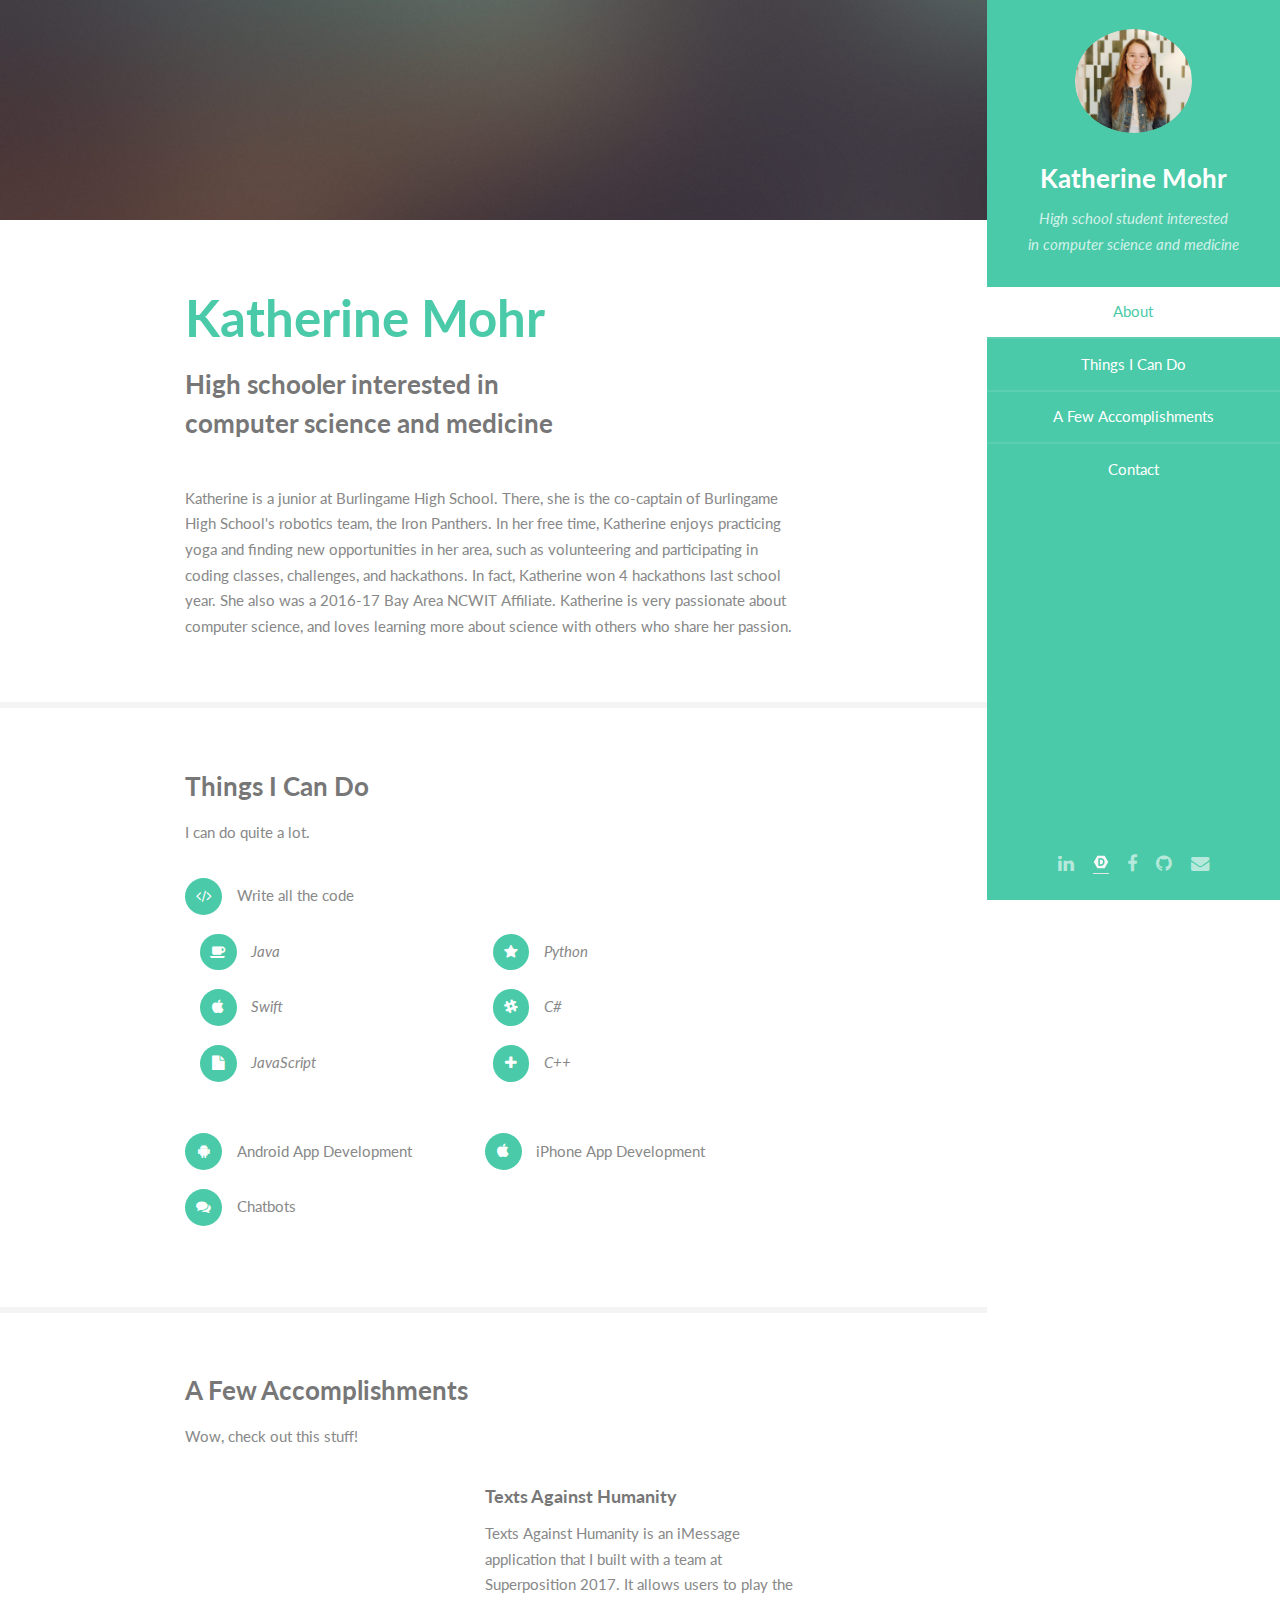
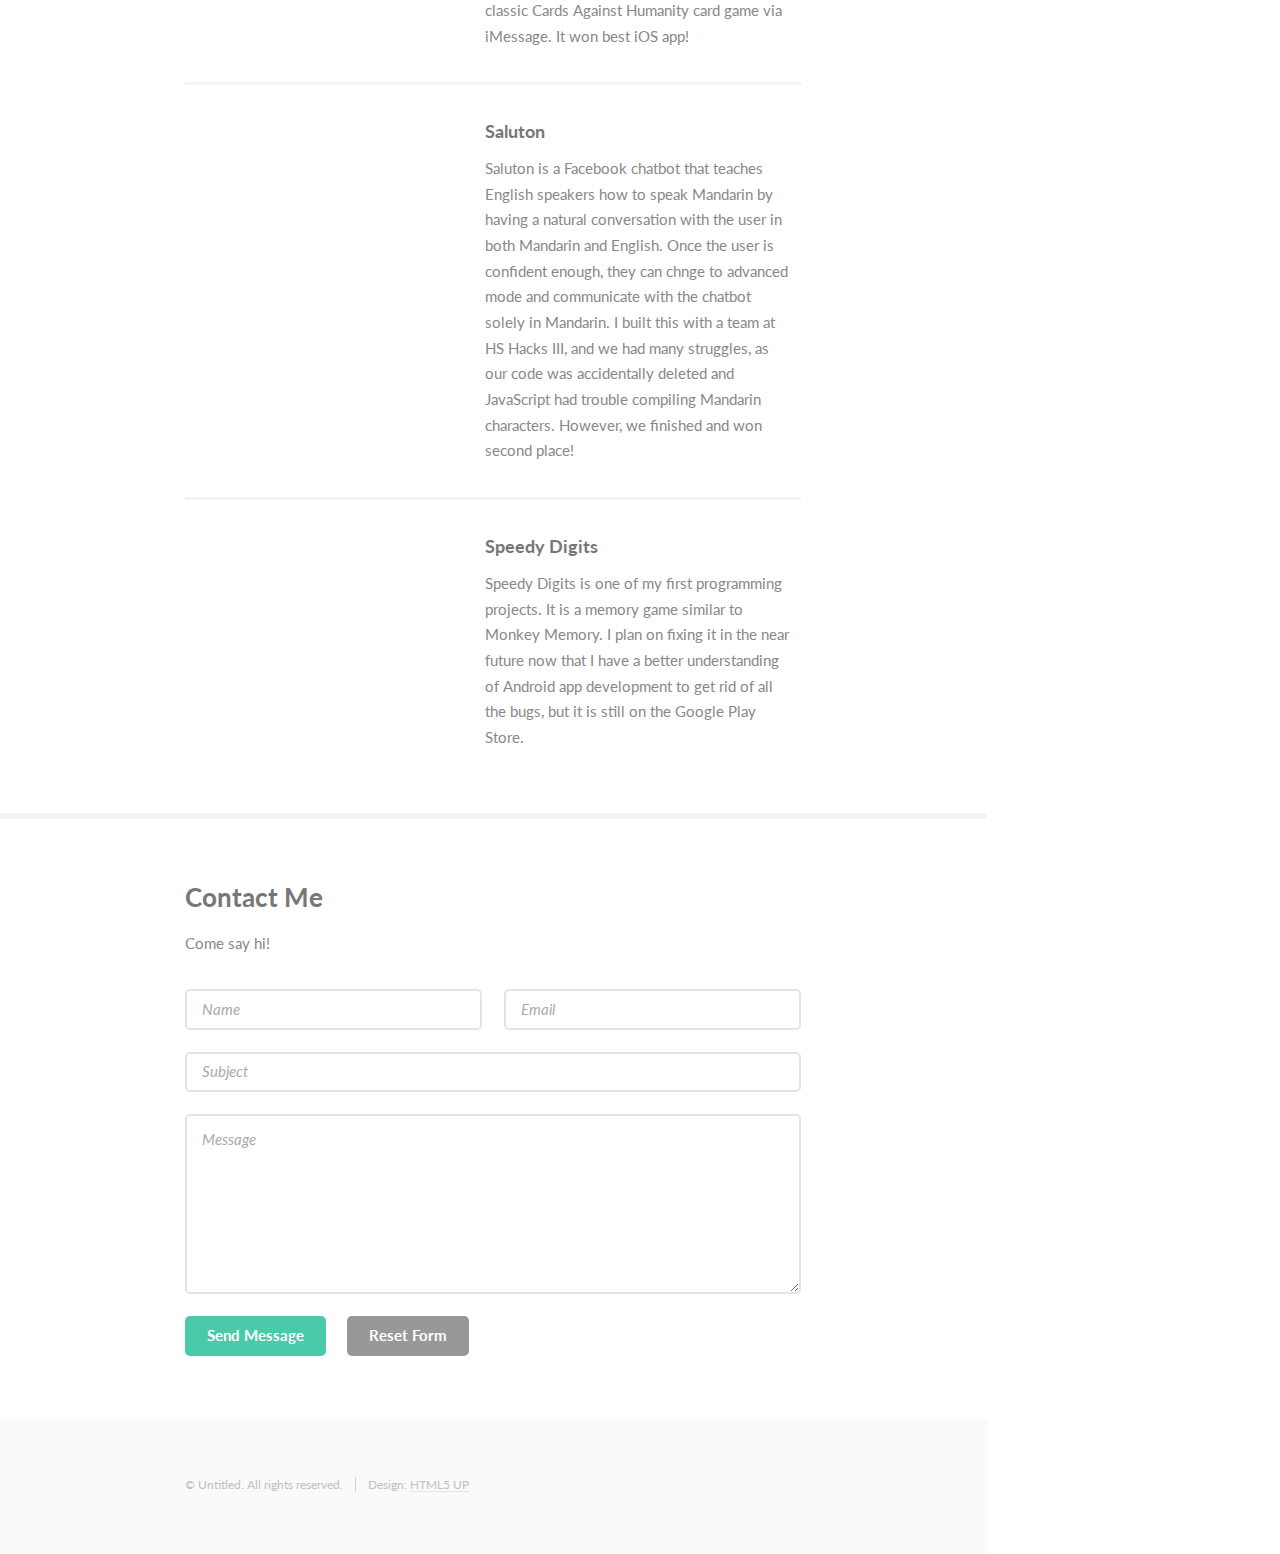
==== index.html @ 12d8515c "html5up" ====
<!DOCTYPE HTML>
<!--
	Read Only by HTML5 UP
	html5up.net | @ajlkn
	Free for personal and commercial use under the CCA 3.0 license (html5up.net/license)
-->
<html>
	<head>
		<title>Katherine Mohr</title>
		<meta charset="utf-8" />
		<meta name="viewport" content="width=device-width, initial-scale=1" />
		<!--[if lte IE 8]><script src="assets/js/ie/html5shiv.js"></script><![endif]-->
		<link rel="stylesheet" href="assets/css/main.css" />
		<!--[if lte IE 8]><link rel="stylesheet" href="assets/css/ie8.css" /><![endif]-->
	</head>
	<body>

		<!-- Header -->
			<section id="header">
				<header>
					<span class="image avatar"><img src="images/img/shegala.jpg" alt="" /></span>
					<h1 id="logo"><a href="#">Katherine Mohr</a></h1>
					<p>High school student interested <br />
					in computer science and medicine</p>
				</header>
				<nav id="nav">
					<ul>
						<li><a href="#one" class="active">About</a></li>
						<li><a href="#two">Things I Can Do</a></li>
						<li><a href="#three">A Few Accomplishments</a></li>
						<li><a href="#four">Contact</a></li>
					</ul>
				</nav>
				<footer>
					<ul class="icons">
						<li><a href="https://www.linkedin.com/in/katherinemohr" class="icon fa-linkedin"><span class="label">Instagram</span></a></li>	
						<li><a href="https://devpost.com/katm10?ref_content=user-portfolio&ref_feature=portfolio&ref_medium=global-nav" ><img src="images/devpost-16.png"><span class="label"></span></a></li>						
						<li><a href="https://www.facebook.com/profile.php?id=100009913069219&ref=bookmarks" class="icon fa-facebook"><span class="label">Facebook</span></a></li>
						<li><a href="https://www.github.com/katm10" class="icon fa-github"><span class="label">Github</span></a></li>
						<li><a href="mailto:katm10@live.com" class="icon fa-envelope"><span class="label">Email</span></a></li>					
					</ul>
				</footer>
			</section>

		<!-- Wrapper -->
			<div id="wrapper">

				<!-- Main -->
					<div id="main">

						<!-- One -->
							<section id="one">
								<div class="container">
									<header class="major">
										<h2>Katherine Mohr</h2>
										<p>High schooler interested in <br/> computer science and medicine</p>
									</header>
									<p>Katherine is a junior at Burlingame High School. There, she is the co-captain of Burlingame High School's robotics team, the Iron Panthers. In her free time, Katherine enjoys practicing yoga and finding new opportunities in her area, such as volunteering and participating in coding classes, challenges, and hackathons. In fact, Katherine won 4 hackathons last school year. She also was a 2016-17 Bay Area NCWIT Affiliate. Katherine is very passionate about computer science, and loves learning more about science with others who share her passion.</p>
								</div>
							</section>

						<!-- Two -->
							<section id="two">
								<div class="container">
									<h3>Things I Can Do</h3>
									<p>I can do quite a lot.</p>
									<ul class="feature-icons">
										<li class="fa-code">Write all the code</li>
										<ul><i>
											<li class="fa-coffee">Java</li>
											<li class="fa-star">Python</li>
											<li class="fa-apple">Swift</li>
											<li class="fa-slack">C#</li>
											<li class="fa-file">JavaScript</li>
											<li class="fa-plus">C++</li>
										</i>
										</ul>
										<li class="fa-android">Android App Development</li>
										<li class="fa-apple">iPhone App Development</li>
										<li class="fa-comments">Chatbots</li>
									</ul>
								</div>
							</section>

						<!-- Three -->
							<section id="three">
								<div class="container">
									<h3>A Few Accomplishments</h3>
									<p>Wow, check out this stuff!</p>
									<div class="features">
										<article>
											<a href="https://devpost.com/software/texts-against-humanity-hi48uj" class="image"><img src="images/img/tah.png" alt="" /></a>
											<div class="inner">
												<h4>Texts Against Humanity</h4>
												<p>Texts Against Humanity is an iMessage application that I built with a team at Superposition 2017. It allows users to play the classic Cards Against Humanity card game via iMessage. It won best iOS app!</p>
											</div>
										</article>
										<article>
											<a href="https://devpost.com/software/saluton-aiuqjf" class="image"><img src="images/img/saluton.png" alt="" /></a>
											<div class="inner">
												<h4>Saluton</h4>
												<p>Saluton is a Facebook chatbot that teaches English speakers how to speak Mandarin by having a natural conversation with the user in both Mandarin and English. Once the user is confident enough, they can chnge to advanced mode and communicate with the chatbot solely in Mandarin. I built this with a team at HS Hacks III, and we had many struggles, as our code was accidentally deleted and JavaScript had trouble compiling Mandarin characters. However, we finished and won second place!</p>
											</div>
										</article>
										<article>
											<a href="https://play.google.com/store/apps/details?id=com.mohrapps.speedydigits&hl=en" class="image"><img src="images/img/sdlogo.png" alt="" /></a>
											<div class="inner">
												<h4>Speedy Digits</h4>
												<p>Speedy Digits is one of my first programming projects. It is a memory game similar to Monkey Memory. I plan on fixing it in the near future now that I have a better understanding of Android app development to get rid of all the bugs, but it is still on the Google Play Store.</p>
											</div>
										</article>
									</div>
								</div>
							</section>

						<!-- Four -->
							<section id="four">
								<div class="container">
									<h3>Contact Me</h3>
									<p>Come say hi!</p>
									<form method="post" action="https://formspree.io/katm10@live.com" method="POST"">
										<div class="row uniform">
											<div class="6u 12u(xsmall)"><input type="text" name="name" id="name" placeholder="Name" /></div>
											<div class="6u 12u(xsmall)"><input type="email" name="email" id="email" placeholder="Email" /></div>
										</div>
										<div class="row uniform">
											<div class="12u"><input type="text" name="subject" id="subject" placeholder="Subject" /></div>
										</div>
										<div class="row uniform">
											<div class="12u"><textarea name="message" id="message" placeholder="Message" rows="6"></textarea></div>
										</div>
										<div class="row uniform">
											<div class="12u">
												<ul class="actions">
													<li><input type="submit" class="special" value="Send Message" /></li>
													<li><input type="reset" value="Reset Form" /></li>
												</ul>
											</div>
										</div>
									</form>
								</div>
							</section>

						<!-- Five -->
						<!--
							<section id="five">
								<div class="container">
									<h3>Elements</h3>

									<section>
										<h4>Text</h4>
										<p>This is <b>bold</b> and this is <strong>strong</strong>. This is <i>italic</i> and this is <em>emphasized</em>.
										This is <sup>superscript</sup> text and this is <sub>subscript</sub> text.
										This is <u>underlined</u> and this is code: <code>for (;;) { ... }</code>. Finally, <a href="#">this is a link</a>.</p>
										<hr />
										<header>
											<h4>Heading with a Subtitle</h4>
											<p>Lorem ipsum dolor sit amet nullam id egestas urna aliquam</p>
										</header>
										<p>Nunc lacinia ante nunc ac lobortis. Interdum adipiscing gravida odio porttitor sem non mi integer non faucibus ornare mi ut ante amet placerat aliquet. Volutpat eu sed ante lacinia sapien lorem accumsan varius montes viverra nibh in adipiscing blandit tempus accumsan.</p>
										<header>
											<h5>Heading with a Subtitle</h5>
											<p>Lorem ipsum dolor sit amet nullam id egestas urna aliquam</p>
										</header>
										<p>Nunc lacinia ante nunc ac lobortis. Interdum adipiscing gravida odio porttitor sem non mi integer non faucibus ornare mi ut ante amet placerat aliquet. Volutpat eu sed ante lacinia sapien lorem accumsan varius montes viverra nibh in adipiscing blandit tempus accumsan.</p>
										<hr />
										<h2>Heading Level 2</h2>
										<h3>Heading Level 3</h3>
										<h4>Heading Level 4</h4>
										<h5>Heading Level 5</h5>
										<h6>Heading Level 6</h6>
										<hr />
										<h5>Blockquote</h5>
										<blockquote>Fringilla nisl. Donec accumsan interdum nisi, quis tincidunt felis sagittis eget tempus euismod. Vestibulum ante ipsum primis in faucibus vestibulum. Blandit adipiscing eu felis iaculis volutpat ac adipiscing accumsan faucibus. Vestibulum ante ipsum primis in faucibus lorem ipsum dolor sit amet nullam adipiscing eu felis.</blockquote>
										<h5>Preformatted</h5>
										<pre><code>i = 0;

	while (!deck.isInOrder()) {
	    print 'Iteration ' + i;
	    deck.shuffle();
	    i++;
	}

	print 'It took ' + i + ' iterations to sort the deck.';</code></pre>
									</section>

									<section>
										<h4>Lists</h4>
										<div class="row">
											<div class="6u 12u(xsmall)">
												<h5>Unordered</h5>
												<ul>
													<li>Dolor pulvinar etiam magna etiam.</li>
													<li>Sagittis adipiscing lorem eleifend.</li>
													<li>Felis enim feugiat dolore viverra.</li>
												</ul>
												<h5>Alternate</h5>
												<ul class="alt">
													<li>Dolor pulvinar etiam magna etiam.</li>
													<li>Sagittis adipiscing lorem eleifend.</li>
													<li>Felis enim feugiat dolore viverra.</li>
												</ul>
											</div>
											<div class="6u 12u(xsmall)">
												<h5>Ordered</h5>
												<ol>
													<li>Dolor pulvinar etiam magna etiam.</li>
													<li>Etiam vel felis at lorem sed viverra.</li>
													<li>Felis enim feugiat dolore viverra.</li>
													<li>Dolor pulvinar etiam magna etiam.</li>
													<li>Etiam vel felis at lorem sed viverra.</li>
													<li>Felis enim feugiat dolore viverra.</li>
												</ol>
												<h5>Icons</h5>
												<ul class="icons">
													<li><a href="#" class="icon fa-twitter"><span class="label">Twitter</span></a></li>
													<li><a href="#" class="icon fa-facebook"><span class="label">Facebook</span></a></li>
													<li><a href="#" class="icon fa-instagram"><span class="label">Instagram</span></a></li>
													<li><a href="#" class="icon fa-github"><span class="label">Github</span></a></li>
													<li><a href="#" class="icon fa-dribbble"><span class="label">Dribbble</span></a></li>
													<li><a href="#" class="icon fa-tumblr"><span class="label">Tumblr</span></a></li>
												</ul>
											</div>
										</div>
										<h5>Actions</h5>
										<ul class="actions">
											<li><a href="#" class="button special">Default</a></li>
											<li><a href="#" class="button">Default</a></li>
											<li><a href="#" class="button alt">Default</a></li>
										</ul>
										<ul class="actions small">
											<li><a href="#" class="button special small">Small</a></li>
											<li><a href="#" class="button small">Small</a></li>
											<li><a href="#" class="button alt small">Small</a></li>
										</ul>
										<div class="row">
											<div class="3u 6u(medium) 12u$(xsmall)">
												<ul class="actions vertical">
													<li><a href="#" class="button special">Default</a></li>
													<li><a href="#" class="button">Default</a></li>
													<li><a href="#" class="button alt">Default</a></li>
												</ul>
											</div>
											<div class="3u 6u$(medium) 12u$(xsmall)">
												<ul class="actions vertical small">
													<li><a href="#" class="button special small">Small</a></li>
													<li><a href="#" class="button small">Small</a></li>
													<li><a href="#" class="button alt small">Small</a></li>
												</ul>
											</div>
											<div class="3u 6u(medium) 12u$(xsmall)">
												<ul class="actions vertical">
													<li><a href="#" class="button special fit">Default</a></li>
													<li><a href="#" class="button fit">Default</a></li>
													<li><a href="#" class="button alt fit">Default</a></li>
												</ul>
											</div>
											<div class="3u 6u$(medium) 12u$(xsmall)">
												<ul class="actions vertical small">
													<li><a href="#" class="button special small fit">Small</a></li>
													<li><a href="#" class="button small fit">Small</a></li>
													<li><a href="#" class="button alt small fit">Small</a></li>
												</ul>
											</div>
										</div>
									</section>

									<section>
										<h4>Table</h4>
										<h5>Default</h5>
										<div class="table-wrapper">
											<table>
												<thead>
													<tr>
														<th>Name</th>
														<th>Description</th>
														<th>Price</th>
													</tr>
												</thead>
												<tbody>
													<tr>
														<td>Item One</td>
														<td>Ante turpis integer aliquet porttitor.</td>
														<td>29.99</td>
													</tr>
													<tr>
														<td>Item Two</td>
														<td>Vis ac commodo adipiscing arcu aliquet.</td>
														<td>19.99</td>
													</tr>
													<tr>
														<td>Item Three</td>
														<td> Morbi faucibus arcu accumsan lorem.</td>
														<td>29.99</td>
													</tr>
													<tr>
														<td>Item Four</td>
														<td>Vitae integer tempus condimentum.</td>
														<td>19.99</td>
													</tr>
													<tr>
														<td>Item Five</td>
														<td>Ante turpis integer aliquet porttitor.</td>
														<td>29.99</td>
													</tr>
												</tbody>
												<tfoot>
													<tr>
														<td colspan="2"></td>
														<td>100.00</td>
													</tr>
												</tfoot>
											</table>
										</div>

										<h5>Alternate</h5>
										<div class="table-wrapper">
											<table class="alt">
												<thead>
													<tr>
														<th>Name</th>
														<th>Description</th>
														<th>Price</th>
													</tr>
												</thead>
												<tbody>
													<tr>
														<td>Item One</td>
														<td>Ante turpis integer aliquet porttitor.</td>
														<td>29.99</td>
													</tr>
													<tr>
														<td>Item Two</td>
														<td>Vis ac commodo adipiscing arcu aliquet.</td>
														<td>19.99</td>
													</tr>
													<tr>
														<td>Item Three</td>
														<td> Morbi faucibus arcu accumsan lorem.</td>
														<td>29.99</td>
													</tr>
													<tr>
														<td>Item Four</td>
														<td>Vitae integer tempus condimentum.</td>
														<td>19.99</td>
													</tr>
													<tr>
														<td>Item Five</td>
														<td>Ante turpis integer aliquet porttitor.</td>
														<td>29.99</td>
													</tr>
												</tbody>
												<tfoot>
													<tr>
														<td colspan="2"></td>
														<td>100.00</td>
													</tr>
												</tfoot>
											</table>
										</div>
									</section>

									<section>
										<h4>Buttons</h4>
										<ul class="actions">
											<li><a href="#" class="button special">Special</a></li>
											<li><a href="#" class="button">Default</a></li>
											<li><a href="#" class="button alt">Alternate</a></li>
										</ul>
										<ul class="actions">
											<li><a href="#" class="button special big">Big</a></li>
											<li><a href="#" class="button">Default</a></li>
											<li><a href="#" class="button alt small">Small</a></li>
										</ul>
										<ul class="actions fit">
											<li><a href="#" class="button special fit">Fit</a></li>
											<li><a href="#" class="button fit">Fit</a></li>
											<li><a href="#" class="button alt fit">Fit</a></li>
										</ul>
										<ul class="actions fit small">
											<li><a href="#" class="button special fit small">Fit + Small</a></li>
											<li><a href="#" class="button fit small">Fit + Small</a></li>
											<li><a href="#" class="button alt fit small">Fit + Small</a></li>
										</ul>
										<ul class="actions">
											<li><a href="#" class="button special icon fa-download">Icon</a></li>
											<li><a href="#" class="button icon fa-download">Icon</a></li>
											<li><a href="#" class="button alt icon fa-check">Icon</a></li>
										</ul>
										<ul class="actions">
											<li><span class="button special disabled">Special</span></li>
											<li><span class="button disabled">Default</span></li>
											<li><span class="button alt disabled">Alternate</span></li>
										</ul>
									</section>

									<section>
										<h4>Form</h4>
										<form method="post" action="#">
											<div class="row uniform">
												<div class="6u 12u(xsmall)">
													<input type="text" name="demo-name" id="demo-name" value="" placeholder="Name" />
												</div>
												<div class="6u 12u(xsmall)">
													<input type="email" name="demo-email" id="demo-email" value="" placeholder="Email" />
												</div>
											</div>
											<div class="row uniform">
												<div class="12u">
													<div class="select-wrapper">
														<select name="demo-category" id="demo-category">
															<option value="">- Category -</option>
															<option value="1">Manufacturing</option>
															<option value="1">Shipping</option>
															<option value="1">Administration</option>
															<option value="1">Human Resources</option>
														</select>
													</div>
												</div>
											</div>
											<div class="row uniform">
												<div class="4u 12u(medium)">
													<input type="radio" id="demo-priority-low" name="demo-priority" checked>
													<label for="demo-priority-low">Low Priority</label>
												</div>
												<div class="4u 12u(medium)">
													<input type="radio" id="demo-priority-normal" name="demo-priority">
													<label for="demo-priority-normal">Normal Priority</label>
												</div>
												<div class="4u 12u(medium)">
													<input type="radio" id="demo-priority-high" name="demo-priority">
													<label for="demo-priority-high">High Priority</label>
												</div>
											</div>
											<div class="row uniform">
												<div class="6u 12u(medium)">
													<input type="checkbox" id="demo-copy" name="demo-copy">
													<label for="demo-copy">Email me a copy of this message</label>
												</div>
												<div class="6u 12u(medium)">
													<input type="checkbox" id="demo-human" name="demo-human" checked>
													<label for="demo-human">I am a human and not a robot</label>
												</div>
											</div>
											<div class="row uniform">
												<div class="12u">
													<textarea name="demo-message" id="demo-message" placeholder="Enter your message" rows="6"></textarea>
												</div>
											</div>
											<div class="row uniform">
												<div class="12u">
													<ul class="actions">
														<li><input type="submit" value="Send Message" /></li>
														<li><input type="reset" value="Reset" class="alt" /></li>
													</ul>
												</div>
											</div>
										</form>
									</section>

									<section>
										<h4>Image</h4>
										<h5>Fit</h5>
										<span class="image fit"><img src="images/banner.jpg" alt="" /></span>
										<div class="box alt">
											<div class="row 50% uniform">
												<div class="4u"><span class="image fit"><img src="images/pic01.jpg" alt="" /></span></div>
												<div class="4u"><span class="image fit"><img src="images/pic02.jpg" alt="" /></span></div>
												<div class="4u"><span class="image fit"><img src="images/pic03.jpg" alt="" /></span></div>
											</div>
											<div class="row 50% uniform">
												<div class="4u"><span class="image fit"><img src="images/pic02.jpg" alt="" /></span></div>
												<div class="4u"><span class="image fit"><img src="images/pic03.jpg" alt="" /></span></div>
												<div class="4u"><span class="image fit"><img src="images/pic01.jpg" alt="" /></span></div>
											</div>
											<div class="row 50% uniform">
												<div class="4u"><span class="image fit"><img src="images/pic03.jpg" alt="" /></span></div>
												<div class="4u"><span class="image fit"><img src="images/pic01.jpg" alt="" /></span></div>
												<div class="4u"><span class="image fit"><img src="images/pic02.jpg" alt="" /></span></div>
											</div>
										</div>
										<h5>Left &amp; Right</h5>
										<p><span class="image left"><img src="images/avatar.jpg" alt="" /></span>Fringilla nisl. Donec accumsan interdum nisi, quis tincidunt felis sagittis eget. tempus euismod. Vestibulum ante ipsum primis in faucibus vestibulum. Blandit adipiscing eu felis iaculis volutpat ac adipiscing accumsan eu faucibus. Integer ac pellentesque praesent tincidunt felis sagittis eget. tempus euismod. Vestibulum ante ipsum primis in faucibus vestibulum. Blandit adipiscing eu felis iaculis volutpat ac adipiscing accumsan eu faucibus. Integer ac pellentesque praesent. Donec accumsan interdum nisi, quis tincidunt felis sagittis eget. tempus euismod. Vestibulum ante ipsum primis in faucibus vestibulum. Blandit adipiscing eu felis iaculis volutpat ac adipiscing accumsan eu faucibus. Integer ac pellentesque praesent tincidunt felis sagittis eget. tempus euismod. Vestibulum ante ipsum primis in faucibus vestibulum. Blandit adipiscing eu felis iaculis volutpat ac adipiscing accumsan eu faucibus. Integer ac pellentesque praesent.</p>
										<p><span class="image right"><img src="images/avatar.jpg" alt="" /></span>Fringilla nisl. Donec accumsan interdum nisi, quis tincidunt felis sagittis eget. tempus euismod. Vestibulum ante ipsum primis in faucibus vestibulum. Blandit adipiscing eu felis iaculis volutpat ac adipiscing accumsan eu faucibus. Integer ac pellentesque praesent tincidunt felis sagittis eget. tempus euismod. Vestibulum ante ipsum primis in faucibus vestibulum. Blandit adipiscing eu felis iaculis volutpat ac adipiscing accumsan eu faucibus. Integer ac pellentesque praesent. Donec accumsan interdum nisi, quis tincidunt felis sagittis eget. tempus euismod. Vestibulum ante ipsum primis in faucibus vestibulum. Blandit adipiscing eu felis iaculis volutpat ac adipiscing accumsan eu faucibus. Integer ac pellentesque praesent tincidunt felis sagittis eget. tempus euismod. Vestibulum ante ipsum primis in faucibus vestibulum. Blandit adipiscing eu felis iaculis volutpat ac adipiscing accumsan eu faucibus. Integer ac pellentesque praesent.</p>
									</section>

								</div>
							</section>
						-->

					</div>

				<!-- Footer -->
					<section id="footer">
						<div class="container">
							<ul class="copyright">
								<li>&copy; Untitled. All rights reserved.</li><li>Design: <a href="http://html5up.net">HTML5 UP</a></li>
							</ul>
						</div>
					</section>

			</div>

		<!-- Scripts -->
			<script src="assets/js/jquery.min.js"></script>
			<script src="assets/js/jquery.scrollzer.min.js"></script>
			<script src="assets/js/jquery.scrolly.min.js"></script>
			<script src="assets/js/skel.min.js"></script>
			<script src="assets/js/util.js"></script>
			<!--[if lte IE 8]><script src="assets/js/ie/respond.min.js"></script><![endif]-->
			<script src="assets/js/main.js"></script>

	</body>
</html>
---- assets/css/main.css ----
@import url("font-awesome.min.css");
@import url("https://fonts.googleapis.com/css?family=Lato:400,400italic,700,700italic|Source+Code+Pro:400");

/*
	Read Only by HTML5 UP
	html5up.net | @ajlkn
	Free for personal and commercial use under the CCA 3.0 license (html5up.net/license)
*/

/* Reset */

	html, body, div, span, applet, object, iframe, h1, h2, h3, h4, h5, h6, p, blockquote, pre, a, abbr, acronym, address, big, cite, code, del, dfn, em, img, ins, kbd, q, s, samp, small, strike, strong, sub, sup, tt, var, b, u, i, center, dl, dt, dd, ol, ul, li, fieldset, form, label, legend, table, caption, tbody, tfoot, thead, tr, th, td, article, aside, canvas, details, embed, figure, figcaption, footer, header, hgroup, menu, nav, output, ruby, section, summary, time, mark, audio, video {
		margin: 0;
		padding: 0;
		border: 0;
		font-size: 100%;
		font: inherit;
		vertical-align: baseline;
	}

	article, aside, details, figcaption, figure, footer, header, hgroup, menu, nav, section {
		display: block;
	}

	body {
		line-height: 1;
	}

	ol, ul {
		list-style: none;
	}

	blockquote, q {
		quotes: none;
	}

	blockquote:before, blockquote:after, q:before, q:after {
		content: '';
		content: none;
	}

	table {
		border-collapse: collapse;
		border-spacing: 0;
	}

	body {
		-webkit-text-size-adjust: none;
	}

/* Box Model */

	*, *:before, *:after {
		-moz-box-sizing: border-box;
		-webkit-box-sizing: border-box;
		box-sizing: border-box;
	}

/* Containers */

	.container {
		margin-left: auto;
		margin-right: auto;
	}

	.container.\31 25\25 {
		width: 100%;
		max-width: 56.25em;
		min-width: 45em;
	}

	.container.\37 5\25 {
		width: 33.75em;
	}

	.container.\35 0\25 {
		width: 22.5em;
	}

	.container.\32 5\25 {
		width: 11.25em;
	}

	.container {
		width: 45em;
	}

	@media screen and (max-width: 1680px) {

		.container.\31 25\25 {
			width: 100%;
			max-width: 56.25em;
			min-width: 45em;
		}

		.container.\37 5\25 {
			width: 33.75em;
		}

		.container.\35 0\25 {
			width: 22.5em;
		}

		.container.\32 5\25 {
			width: 11.25em;
		}

		.container {
			width: 45em;
		}

	}

	@media screen and (max-width: 1280px) {

		.container.\31 25\25 {
			width: 100%;
			max-width: 52.5em;
			min-width: 42em;
		}

		.container.\37 5\25 {
			width: 31.5em;
		}

		.container.\35 0\25 {
			width: 21em;
		}

		.container.\32 5\25 {
			width: 10.5em;
		}

		.container {
			width: 42em;
		}

	}

	@media screen and (max-width: 1024px) {

		.container.\31 25\25 {
			width: 100%;
			max-width: 106.25%;
			min-width: 85%;
		}

		.container.\37 5\25 {
			width: 63.75%;
		}

		.container.\35 0\25 {
			width: 42.5%;
		}

		.container.\32 5\25 {
			width: 21.25%;
		}

		.container {
			width: 85% !important;
		}

	}

	@media screen and (max-width: 736px) {

		.container.\31 25\25 {
			width: 100%;
			max-width: 112.5%;
			min-width: 90%;
		}

		.container.\37 5\25 {
			width: 67.5%;
		}

		.container.\35 0\25 {
			width: 45%;
		}

		.container.\32 5\25 {
			width: 22.5%;
		}

		.container {
			width: 90% !important;
		}

	}

	@media screen and (max-width: 480px) {

		.container.\31 25\25 {
			width: 100%;
			max-width: 112.5%;
			min-width: 90%;
		}

		.container.\37 5\25 {
			width: 67.5%;
		}

		.container.\35 0\25 {
			width: 45%;
		}

		.container.\32 5\25 {
			width: 22.5%;
		}

		.container {
			width: 90% !important;
		}

	}

/* Grid */

	.row {
		border-bottom: solid 1px transparent;
		-moz-box-sizing: border-box;
		-webkit-box-sizing: border-box;
		box-sizing: border-box;
	}

	.row > * {
		float: left;
		-moz-box-sizing: border-box;
		-webkit-box-sizing: border-box;
		box-sizing: border-box;
	}

	.row:after, .row:before {
		content: '';
		display: block;
		clear: both;
		height: 0;
	}

	.row.uniform > * > :first-child {
		margin-top: 0;
	}

	.row.uniform > * > :last-child {
		margin-bottom: 0;
	}

	.row.\30 \25 > * {
		padding: 0 0 0 0em;
	}

	.row.\30 \25 {
		margin: 0 0 -1px 0em;
	}

	.row.uniform.\30 \25 > * {
		padding: 0em 0 0 0em;
	}

	.row.uniform.\30 \25 {
		margin: 0em 0 -1px 0em;
	}

	.row > * {
		padding: 0 0 0 2em;
	}

	.row {
		margin: 0 0 -1px -2em;
	}

	.row.uniform > * {
		padding: 2em 0 0 2em;
	}

	.row.uniform {
		margin: -2em 0 -1px -2em;
	}

	.row.\32 00\25 > * {
		padding: 0 0 0 4em;
	}

	.row.\32 00\25 {
		margin: 0 0 -1px -4em;
	}

	.row.uniform.\32 00\25 > * {
		padding: 4em 0 0 4em;
	}

	.row.uniform.\32 00\25 {
		margin: -4em 0 -1px -4em;
	}

	.row.\31 50\25 > * {
		padding: 0 0 0 3em;
	}

	.row.\31 50\25 {
		margin: 0 0 -1px -3em;
	}

	.row.uniform.\31 50\25 > * {
		padding: 3em 0 0 3em;
	}

	.row.uniform.\31 50\25 {
		margin: -3em 0 -1px -3em;
	}

	.row.\35 0\25 > * {
		padding: 0 0 0 1em;
	}

	.row.\35 0\25 {
		margin: 0 0 -1px -1em;
	}

	.row.uniform.\35 0\25 > * {
		padding: 1em 0 0 1em;
	}

	.row.uniform.\35 0\25 {
		margin: -1em 0 -1px -1em;
	}

	.row.\32 5\25 > * {
		padding: 0 0 0 0.5em;
	}

	.row.\32 5\25 {
		margin: 0 0 -1px -0.5em;
	}

	.row.uniform.\32 5\25 > * {
		padding: 0.5em 0 0 0.5em;
	}

	.row.uniform.\32 5\25 {
		margin: -0.5em 0 -1px -0.5em;
	}

	.\31 2u, .\31 2u\24 {
		width: 100%;
		clear: none;
		margin-left: 0;
	}

	.\31 1u, .\31 1u\24 {
		width: 91.6666666667%;
		clear: none;
		margin-left: 0;
	}

	.\31 0u, .\31 0u\24 {
		width: 83.3333333333%;
		clear: none;
		margin-left: 0;
	}

	.\39 u, .\39 u\24 {
		width: 75%;
		clear: none;
		margin-left: 0;
	}

	.\38 u, .\38 u\24 {
		width: 66.6666666667%;
		clear: none;
		margin-left: 0;
	}

	.\37 u, .\37 u\24 {
		width: 58.3333333333%;
		clear: none;
		margin-left: 0;
	}

	.\36 u, .\36 u\24 {
		width: 50%;
		clear: none;
		margin-left: 0;
	}

	.\35 u, .\35 u\24 {
		width: 41.6666666667%;
		clear: none;
		margin-left: 0;
	}

	.\34 u, .\34 u\24 {
		width: 33.3333333333%;
		clear: none;
		margin-left: 0;
	}

	.\33 u, .\33 u\24 {
		width: 25%;
		clear: none;
		margin-left: 0;
	}

	.\32 u, .\32 u\24 {
		width: 16.6666666667%;
		clear: none;
		margin-left: 0;
	}

	.\31 u, .\31 u\24 {
		width: 8.3333333333%;
		clear: none;
		margin-left: 0;
	}

	.\31 2u\24 + *,
	.\31 1u\24 + *,
	.\31 0u\24 + *,
	.\39 u\24 + *,
	.\38 u\24 + *,
	.\37 u\24 + *,
	.\36 u\24 + *,
	.\35 u\24 + *,
	.\34 u\24 + *,
	.\33 u\24 + *,
	.\32 u\24 + *,
	.\31 u\24 + * {
		clear: left;
	}

	.\-11u {
		margin-left: 91.66667%;
	}

	.\-10u {
		margin-left: 83.33333%;
	}

	.\-9u {
		margin-left: 75%;
	}

	.\-8u {
		margin-left: 66.66667%;
	}

	.\-7u {
		margin-left: 58.33333%;
	}

	.\-6u {
		margin-left: 50%;
	}

	.\-5u {
		margin-left: 41.66667%;
	}

	.\-4u {
		margin-left: 33.33333%;
	}

	.\-3u {
		margin-left: 25%;
	}

	.\-2u {
		margin-left: 16.66667%;
	}

	.\-1u {
		margin-left: 8.33333%;
	}

	@media screen and (max-width: 1680px) {

		.row > * {
			padding: 0 0 0 2em;
		}

		.row {
			margin: 0 0 -1px -2em;
		}

		.row.uniform > * {
			padding: 2em 0 0 2em;
		}

		.row.uniform {
			margin: -2em 0 -1px -2em;
		}

		.row.\32 00\25 > * {
			padding: 0 0 0 4em;
		}

		.row.\32 00\25 {
			margin: 0 0 -1px -4em;
		}

		.row.uniform.\32 00\25 > * {
			padding: 4em 0 0 4em;
		}

		.row.uniform.\32 00\25 {
			margin: -4em 0 -1px -4em;
		}

		.row.\31 50\25 > * {
			padding: 0 0 0 3em;
		}

		.row.\31 50\25 {
			margin: 0 0 -1px -3em;
		}

		.row.uniform.\31 50\25 > * {
			padding: 3em 0 0 3em;
		}

		.row.uniform.\31 50\25 {
			margin: -3em 0 -1px -3em;
		}

		.row.\35 0\25 > * {
			padding: 0 0 0 1em;
		}

		.row.\35 0\25 {
			margin: 0 0 -1px -1em;
		}

		.row.uniform.\35 0\25 > * {
			padding: 1em 0 0 1em;
		}

		.row.uniform.\35 0\25 {
			margin: -1em 0 -1px -1em;
		}

		.row.\32 5\25 > * {
			padding: 0 0 0 0.5em;
		}

		.row.\32 5\25 {
			margin: 0 0 -1px -0.5em;
		}

		.row.uniform.\32 5\25 > * {
			padding: 0.5em 0 0 0.5em;
		}

		.row.uniform.\32 5\25 {
			margin: -0.5em 0 -1px -0.5em;
		}

		.\31 2u\28xlarge\29, .\31 2u\24\28xlarge\29 {
			width: 100%;
			clear: none;
			margin-left: 0;
		}

		.\31 1u\28xlarge\29, .\31 1u\24\28xlarge\29 {
			width: 91.6666666667%;
			clear: none;
			margin-left: 0;
		}

		.\31 0u\28xlarge\29, .\31 0u\24\28xlarge\29 {
			width: 83.3333333333%;
			clear: none;
			margin-left: 0;
		}

		.\39 u\28xlarge\29, .\39 u\24\28xlarge\29 {
			width: 75%;
			clear: none;
			margin-left: 0;
		}

		.\38 u\28xlarge\29, .\38 u\24\28xlarge\29 {
			width: 66.6666666667%;
			clear: none;
			margin-left: 0;
		}

		.\37 u\28xlarge\29, .\37 u\24\28xlarge\29 {
			width: 58.3333333333%;
			clear: none;
			margin-left: 0;
		}

		.\36 u\28xlarge\29, .\36 u\24\28xlarge\29 {
			width: 50%;
			clear: none;
			margin-left: 0;
		}

		.\35 u\28xlarge\29, .\35 u\24\28xlarge\29 {
			width: 41.6666666667%;
			clear: none;
			margin-left: 0;
		}

		.\34 u\28xlarge\29, .\34 u\24\28xlarge\29 {
			width: 33.3333333333%;
			clear: none;
			margin-left: 0;
		}

		.\33 u\28xlarge\29, .\33 u\24\28xlarge\29 {
			width: 25%;
			clear: none;
			margin-left: 0;
		}

		.\32 u\28xlarge\29, .\32 u\24\28xlarge\29 {
			width: 16.6666666667%;
			clear: none;
			margin-left: 0;
		}

		.\31 u\28xlarge\29, .\31 u\24\28xlarge\29 {
			width: 8.3333333333%;
			clear: none;
			margin-left: 0;
		}

		.\31 2u\24\28xlarge\29 + *,
		.\31 1u\24\28xlarge\29 + *,
		.\31 0u\24\28xlarge\29 + *,
		.\39 u\24\28xlarge\29 + *,
		.\38 u\24\28xlarge\29 + *,
		.\37 u\24\28xlarge\29 + *,
		.\36 u\24\28xlarge\29 + *,
		.\35 u\24\28xlarge\29 + *,
		.\34 u\24\28xlarge\29 + *,
		.\33 u\24\28xlarge\29 + *,
		.\32 u\24\28xlarge\29 + *,
		.\31 u\24\28xlarge\29 + * {
			clear: left;
		}

		.\-11u\28xlarge\29 {
			margin-left: 91.66667%;
		}

		.\-10u\28xlarge\29 {
			margin-left: 83.33333%;
		}

		.\-9u\28xlarge\29 {
			margin-left: 75%;
		}

		.\-8u\28xlarge\29 {
			margin-left: 66.66667%;
		}

		.\-7u\28xlarge\29 {
			margin-left: 58.33333%;
		}

		.\-6u\28xlarge\29 {
			margin-left: 50%;
		}

		.\-5u\28xlarge\29 {
			margin-left: 41.66667%;
		}

		.\-4u\28xlarge\29 {
			margin-left: 33.33333%;
		}

		.\-3u\28xlarge\29 {
			margin-left: 25%;
		}

		.\-2u\28xlarge\29 {
			margin-left: 16.66667%;
		}

		.\-1u\28xlarge\29 {
			margin-left: 8.33333%;
		}

	}

	@media screen and (max-width: 1280px) {

		.row > * {
			padding: 0 0 0 1.5em;
		}

		.row {
			margin: 0 0 -1px -1.5em;
		}

		.row.uniform > * {
			padding: 1.5em 0 0 1.5em;
		}

		.row.uniform {
			margin: -1.5em 0 -1px -1.5em;
		}

		.row.\32 00\25 > * {
			padding: 0 0 0 3em;
		}

		.row.\32 00\25 {
			margin: 0 0 -1px -3em;
		}

		.row.uniform.\32 00\25 > * {
			padding: 3em 0 0 3em;
		}

		.row.uniform.\32 00\25 {
			margin: -3em 0 -1px -3em;
		}

		.row.\31 50\25 > * {
			padding: 0 0 0 2.25em;
		}

		.row.\31 50\25 {
			margin: 0 0 -1px -2.25em;
		}

		.row.uniform.\31 50\25 > * {
			padding: 2.25em 0 0 2.25em;
		}

		.row.uniform.\31 50\25 {
			margin: -2.25em 0 -1px -2.25em;
		}

		.row.\35 0\25 > * {
			padding: 0 0 0 0.75em;
		}

		.row.\35 0\25 {
			margin: 0 0 -1px -0.75em;
		}

		.row.uniform.\35 0\25 > * {
			padding: 0.75em 0 0 0.75em;
		}

		.row.uniform.\35 0\25 {
			margin: -0.75em 0 -1px -0.75em;
		}

		.row.\32 5\25 > * {
			padding: 0 0 0 0.375em;
		}

		.row.\32 5\25 {
			margin: 0 0 -1px -0.375em;
		}

		.row.uniform.\32 5\25 > * {
			padding: 0.375em 0 0 0.375em;
		}

		.row.uniform.\32 5\25 {
			margin: -0.375em 0 -1px -0.375em;
		}

		.\31 2u\28large\29, .\31 2u\24\28large\29 {
			width: 100%;
			clear: none;
			margin-left: 0;
		}

		.\31 1u\28large\29, .\31 1u\24\28large\29 {
			width: 91.6666666667%;
			clear: none;
			margin-left: 0;
		}

		.\31 0u\28large\29, .\31 0u\24\28large\29 {
			width: 83.3333333333%;
			clear: none;
			margin-left: 0;
		}

		.\39 u\28large\29, .\39 u\24\28large\29 {
			width: 75%;
			clear: none;
			margin-left: 0;
		}

		.\38 u\28large\29, .\38 u\24\28large\29 {
			width: 66.6666666667%;
			clear: none;
			margin-left: 0;
		}

		.\37 u\28large\29, .\37 u\24\28large\29 {
			width: 58.3333333333%;
			clear: none;
			margin-left: 0;
		}

		.\36 u\28large\29, .\36 u\24\28large\29 {
			width: 50%;
			clear: none;
			margin-left: 0;
		}

		.\35 u\28large\29, .\35 u\24\28large\29 {
			width: 41.6666666667%;
			clear: none;
			margin-left: 0;
		}

		.\34 u\28large\29, .\34 u\24\28large\29 {
			width: 33.3333333333%;
			clear: none;
			margin-left: 0;
		}

		.\33 u\28large\29, .\33 u\24\28large\29 {
			width: 25%;
			clear: none;
			margin-left: 0;
		}

		.\32 u\28large\29, .\32 u\24\28large\29 {
			width: 16.6666666667%;
			clear: none;
			margin-left: 0;
		}

		.\31 u\28large\29, .\31 u\24\28large\29 {
			width: 8.3333333333%;
			clear: none;
			margin-left: 0;
		}

		.\31 2u\24\28large\29 + *,
		.\31 1u\24\28large\29 + *,
		.\31 0u\24\28large\29 + *,
		.\39 u\24\28large\29 + *,
		.\38 u\24\28large\29 + *,
		.\37 u\24\28large\29 + *,
		.\36 u\24\28large\29 + *,
		.\35 u\24\28large\29 + *,
		.\34 u\24\28large\29 + *,
		.\33 u\24\28large\29 + *,
		.\32 u\24\28large\29 + *,
		.\31 u\24\28large\29 + * {
			clear: left;
		}

		.\-11u\28large\29 {
			margin-left: 91.66667%;
		}

		.\-10u\28large\29 {
			margin-left: 83.33333%;
		}

		.\-9u\28large\29 {
			margin-left: 75%;
		}

		.\-8u\28large\29 {
			margin-left: 66.66667%;
		}

		.\-7u\28large\29 {
			margin-left: 58.33333%;
		}

		.\-6u\28large\29 {
			margin-left: 50%;
		}

		.\-5u\28large\29 {
			margin-left: 41.66667%;
		}

		.\-4u\28large\29 {
			margin-left: 33.33333%;
		}

		.\-3u\28large\29 {
			margin-left: 25%;
		}

		.\-2u\28large\29 {
			margin-left: 16.66667%;
		}

		.\-1u\28large\29 {
			margin-left: 8.33333%;
		}

	}

	@media screen and (max-width: 1024px) {

		.row > * {
			padding: 0 0 0 1.5em;
		}

		.row {
			margin: 0 0 -1px -1.5em;
		}

		.row.uniform > * {
			padding: 1.5em 0 0 1.5em;
		}

		.row.uniform {
			margin: -1.5em 0 -1px -1.5em;
		}

		.row.\32 00\25 > * {
			padding: 0 0 0 3em;
		}

		.row.\32 00\25 {
			margin: 0 0 -1px -3em;
		}

		.row.uniform.\32 00\25 > * {
			padding: 3em 0 0 3em;
		}

		.row.uniform.\32 00\25 {
			margin: -3em 0 -1px -3em;
		}

		.row.\31 50\25 > * {
			padding: 0 0 0 2.25em;
		}

		.row.\31 50\25 {
			margin: 0 0 -1px -2.25em;
		}

		.row.uniform.\31 50\25 > * {
			padding: 2.25em 0 0 2.25em;
		}

		.row.uniform.\31 50\25 {
			margin: -2.25em 0 -1px -2.25em;
		}

		.row.\35 0\25 > * {
			padding: 0 0 0 0.75em;
		}

		.row.\35 0\25 {
			margin: 0 0 -1px -0.75em;
		}

		.row.uniform.\35 0\25 > * {
			padding: 0.75em 0 0 0.75em;
		}

		.row.uniform.\35 0\25 {
			margin: -0.75em 0 -1px -0.75em;
		}

		.row.\32 5\25 > * {
			padding: 0 0 0 0.375em;
		}

		.row.\32 5\25 {
			margin: 0 0 -1px -0.375em;
		}

		.row.uniform.\32 5\25 > * {
			padding: 0.375em 0 0 0.375em;
		}

		.row.uniform.\32 5\25 {
			margin: -0.375em 0 -1px -0.375em;
		}

		.\31 2u\28medium\29, .\31 2u\24\28medium\29 {
			width: 100%;
			clear: none;
			margin-left: 0;
		}

		.\31 1u\28medium\29, .\31 1u\24\28medium\29 {
			width: 91.6666666667%;
			clear: none;
			margin-left: 0;
		}

		.\31 0u\28medium\29, .\31 0u\24\28medium\29 {
			width: 83.3333333333%;
			clear: none;
			margin-left: 0;
		}

		.\39 u\28medium\29, .\39 u\24\28medium\29 {
			width: 75%;
			clear: none;
			margin-left: 0;
		}

		.\38 u\28medium\29, .\38 u\24\28medium\29 {
			width: 66.6666666667%;
			clear: none;
			margin-left: 0;
		}

		.\37 u\28medium\29, .\37 u\24\28medium\29 {
			width: 58.3333333333%;
			clear: none;
			margin-left: 0;
		}

		.\36 u\28medium\29, .\36 u\24\28medium\29 {
			width: 50%;
			clear: none;
			margin-left: 0;
		}

		.\35 u\28medium\29, .\35 u\24\28medium\29 {
			width: 41.6666666667%;
			clear: none;
			margin-left: 0;
		}

		.\34 u\28medium\29, .\34 u\24\28medium\29 {
			width: 33.3333333333%;
			clear: none;
			margin-left: 0;
		}

		.\33 u\28medium\29, .\33 u\24\28medium\29 {
			width: 25%;
			clear: none;
			margin-left: 0;
		}

		.\32 u\28medium\29, .\32 u\24\28medium\29 {
			width: 16.6666666667%;
			clear: none;
			margin-left: 0;
		}

		.\31 u\28medium\29, .\31 u\24\28medium\29 {
			width: 8.3333333333%;
			clear: none;
			margin-left: 0;
		}

		.\31 2u\24\28medium\29 + *,
		.\31 1u\24\28medium\29 + *,
		.\31 0u\24\28medium\29 + *,
		.\39 u\24\28medium\29 + *,
		.\38 u\24\28medium\29 + *,
		.\37 u\24\28medium\29 + *,
		.\36 u\24\28medium\29 + *,
		.\35 u\24\28medium\29 + *,
		.\34 u\24\28medium\29 + *,
		.\33 u\24\28medium\29 + *,
		.\32 u\24\28medium\29 + *,
		.\31 u\24\28medium\29 + * {
			clear: left;
		}

		.\-11u\28medium\29 {
			margin-left: 91.66667%;
		}

		.\-10u\28medium\29 {
			margin-left: 83.33333%;
		}

		.\-9u\28medium\29 {
			margin-left: 75%;
		}

		.\-8u\28medium\29 {
			margin-left: 66.66667%;
		}

		.\-7u\28medium\29 {
			margin-left: 58.33333%;
		}

		.\-6u\28medium\29 {
			margin-left: 50%;
		}

		.\-5u\28medium\29 {
			margin-left: 41.66667%;
		}

		.\-4u\28medium\29 {
			margin-left: 33.33333%;
		}

		.\-3u\28medium\29 {
			margin-left: 25%;
		}

		.\-2u\28medium\29 {
			margin-left: 16.66667%;
		}

		.\-1u\28medium\29 {
			margin-left: 8.33333%;
		}

	}

	@media screen and (max-width: 736px) {

		.row > * {
			padding: 0 0 0 1.25em;
		}

		.row {
			margin: 0 0 -1px -1.25em;
		}

		.row.uniform > * {
			padding: 1.25em 0 0 1.25em;
		}

		.row.uniform {
			margin: -1.25em 0 -1px -1.25em;
		}

		.row.\32 00\25 > * {
			padding: 0 0 0 2.5em;
		}

		.row.\32 00\25 {
			margin: 0 0 -1px -2.5em;
		}

		.row.uniform.\32 00\25 > * {
			padding: 2.5em 0 0 2.5em;
		}

		.row.uniform.\32 00\25 {
			margin: -2.5em 0 -1px -2.5em;
		}

		.row.\31 50\25 > * {
			padding: 0 0 0 1.875em;
		}

		.row.\31 50\25 {
			margin: 0 0 -1px -1.875em;
		}

		.row.uniform.\31 50\25 > * {
			padding: 1.875em 0 0 1.875em;
		}

		.row.uniform.\31 50\25 {
			margin: -1.875em 0 -1px -1.875em;
		}

		.row.\35 0\25 > * {
			padding: 0 0 0 0.625em;
		}

		.row.\35 0\25 {
			margin: 0 0 -1px -0.625em;
		}

		.row.uniform.\35 0\25 > * {
			padding: 0.625em 0 0 0.625em;
		}

		.row.uniform.\35 0\25 {
			margin: -0.625em 0 -1px -0.625em;
		}

		.row.\32 5\25 > * {
			padding: 0 0 0 0.3125em;
		}

		.row.\32 5\25 {
			margin: 0 0 -1px -0.3125em;
		}

		.row.uniform.\32 5\25 > * {
			padding: 0.3125em 0 0 0.3125em;
		}

		.row.uniform.\32 5\25 {
			margin: -0.3125em 0 -1px -0.3125em;
		}

		.\31 2u\28small\29, .\31 2u\24\28small\29 {
			width: 100%;
			clear: none;
			margin-left: 0;
		}

		.\31 1u\28small\29, .\31 1u\24\28small\29 {
			width: 91.6666666667%;
			clear: none;
			margin-left: 0;
		}

		.\31 0u\28small\29, .\31 0u\24\28small\29 {
			width: 83.3333333333%;
			clear: none;
			margin-left: 0;
		}

		.\39 u\28small\29, .\39 u\24\28small\29 {
			width: 75%;
			clear: none;
			margin-left: 0;
		}

		.\38 u\28small\29, .\38 u\24\28small\29 {
			width: 66.6666666667%;
			clear: none;
			margin-left: 0;
		}

		.\37 u\28small\29, .\37 u\24\28small\29 {
			width: 58.3333333333%;
			clear: none;
			margin-left: 0;
		}

		.\36 u\28small\29, .\36 u\24\28small\29 {
			width: 50%;
			clear: none;
			margin-left: 0;
		}

		.\35 u\28small\29, .\35 u\24\28small\29 {
			width: 41.6666666667%;
			clear: none;
			margin-left: 0;
		}

		.\34 u\28small\29, .\34 u\24\28small\29 {
			width: 33.3333333333%;
			clear: none;
			margin-left: 0;
		}

		.\33 u\28small\29, .\33 u\24\28small\29 {
			width: 25%;
			clear: none;
			margin-left: 0;
		}

		.\32 u\28small\29, .\32 u\24\28small\29 {
			width: 16.6666666667%;
			clear: none;
			margin-left: 0;
		}

		.\31 u\28small\29, .\31 u\24\28small\29 {
			width: 8.3333333333%;
			clear: none;
			margin-left: 0;
		}

		.\31 2u\24\28small\29 + *,
		.\31 1u\24\28small\29 + *,
		.\31 0u\24\28small\29 + *,
		.\39 u\24\28small\29 + *,
		.\38 u\24\28small\29 + *,
		.\37 u\24\28small\29 + *,
		.\36 u\24\28small\29 + *,
		.\35 u\24\28small\29 + *,
		.\34 u\24\28small\29 + *,
		.\33 u\24\28small\29 + *,
		.\32 u\24\28small\29 + *,
		.\31 u\24\28small\29 + * {
			clear: left;
		}

		.\-11u\28small\29 {
			margin-left: 91.66667%;
		}

		.\-10u\28small\29 {
			margin-left: 83.33333%;
		}

		.\-9u\28small\29 {
			margin-left: 75%;
		}

		.\-8u\28small\29 {
			margin-left: 66.66667%;
		}

		.\-7u\28small\29 {
			margin-left: 58.33333%;
		}

		.\-6u\28small\29 {
			margin-left: 50%;
		}

		.\-5u\28small\29 {
			margin-left: 41.66667%;
		}

		.\-4u\28small\29 {
			margin-left: 33.33333%;
		}

		.\-3u\28small\29 {
			margin-left: 25%;
		}

		.\-2u\28small\29 {
			margin-left: 16.66667%;
		}

		.\-1u\28small\29 {
			margin-left: 8.33333%;
		}

	}

	@media screen and (max-width: 480px) {

		.row > * {
			padding: 0 0 0 1.25em;
		}

		.row {
			margin: 0 0 -1px -1.25em;
		}

		.row.uniform > * {
			padding: 1.25em 0 0 1.25em;
		}

		.row.uniform {
			margin: -1.25em 0 -1px -1.25em;
		}

		.row.\32 00\25 > * {
			padding: 0 0 0 2.5em;
		}

		.row.\32 00\25 {
			margin: 0 0 -1px -2.5em;
		}

		.row.uniform.\32 00\25 > * {
			padding: 2.5em 0 0 2.5em;
		}

		.row.uniform.\32 00\25 {
			margin: -2.5em 0 -1px -2.5em;
		}

		.row.\31 50\25 > * {
			padding: 0 0 0 1.875em;
		}

		.row.\31 50\25 {
			margin: 0 0 -1px -1.875em;
		}

		.row.uniform.\31 50\25 > * {
			padding: 1.875em 0 0 1.875em;
		}

		.row.uniform.\31 50\25 {
			margin: -1.875em 0 -1px -1.875em;
		}

		.row.\35 0\25 > * {
			padding: 0 0 0 0.625em;
		}

		.row.\35 0\25 {
			margin: 0 0 -1px -0.625em;
		}

		.row.uniform.\35 0\25 > * {
			padding: 0.625em 0 0 0.625em;
		}

		.row.uniform.\35 0\25 {
			margin: -0.625em 0 -1px -0.625em;
		}

		.row.\32 5\25 > * {
			padding: 0 0 0 0.3125em;
		}

		.row.\32 5\25 {
			margin: 0 0 -1px -0.3125em;
		}

		.row.uniform.\32 5\25 > * {
			padding: 0.3125em 0 0 0.3125em;
		}

		.row.uniform.\32 5\25 {
			margin: -0.3125em 0 -1px -0.3125em;
		}

		.\31 2u\28xsmall\29, .\31 2u\24\28xsmall\29 {
			width: 100%;
			clear: none;
			margin-left: 0;
		}

		.\31 1u\28xsmall\29, .\31 1u\24\28xsmall\29 {
			width: 91.6666666667%;
			clear: none;
			margin-left: 0;
		}

		.\31 0u\28xsmall\29, .\31 0u\24\28xsmall\29 {
			width: 83.3333333333%;
			clear: none;
			margin-left: 0;
		}

		.\39 u\28xsmall\29, .\39 u\24\28xsmall\29 {
			width: 75%;
			clear: none;
			margin-left: 0;
		}

		.\38 u\28xsmall\29, .\38 u\24\28xsmall\29 {
			width: 66.6666666667%;
			clear: none;
			margin-left: 0;
		}

		.\37 u\28xsmall\29, .\37 u\24\28xsmall\29 {
			width: 58.3333333333%;
			clear: none;
			margin-left: 0;
		}

		.\36 u\28xsmall\29, .\36 u\24\28xsmall\29 {
			width: 50%;
			clear: none;
			margin-left: 0;
		}

		.\35 u\28xsmall\29, .\35 u\24\28xsmall\29 {
			width: 41.6666666667%;
			clear: none;
			margin-left: 0;
		}

		.\34 u\28xsmall\29, .\34 u\24\28xsmall\29 {
			width: 33.3333333333%;
			clear: none;
			margin-left: 0;
		}

		.\33 u\28xsmall\29, .\33 u\24\28xsmall\29 {
			width: 25%;
			clear: none;
			margin-left: 0;
		}

		.\32 u\28xsmall\29, .\32 u\24\28xsmall\29 {
			width: 16.6666666667%;
			clear: none;
			margin-left: 0;
		}

		.\31 u\28xsmall\29, .\31 u\24\28xsmall\29 {
			width: 8.3333333333%;
			clear: none;
			margin-left: 0;
		}

		.\31 2u\24\28xsmall\29 + *,
		.\31 1u\24\28xsmall\29 + *,
		.\31 0u\24\28xsmall\29 + *,
		.\39 u\24\28xsmall\29 + *,
		.\38 u\24\28xsmall\29 + *,
		.\37 u\24\28xsmall\29 + *,
		.\36 u\24\28xsmall\29 + *,
		.\35 u\24\28xsmall\29 + *,
		.\34 u\24\28xsmall\29 + *,
		.\33 u\24\28xsmall\29 + *,
		.\32 u\24\28xsmall\29 + *,
		.\31 u\24\28xsmall\29 + * {
			clear: left;
		}

		.\-11u\28xsmall\29 {
			margin-left: 91.66667%;
		}

		.\-10u\28xsmall\29 {
			margin-left: 83.33333%;
		}

		.\-9u\28xsmall\29 {
			margin-left: 75%;
		}

		.\-8u\28xsmall\29 {
			margin-left: 66.66667%;
		}

		.\-7u\28xsmall\29 {
			margin-left: 58.33333%;
		}

		.\-6u\28xsmall\29 {
			margin-left: 50%;
		}

		.\-5u\28xsmall\29 {
			margin-left: 41.66667%;
		}

		.\-4u\28xsmall\29 {
			margin-left: 33.33333%;
		}

		.\-3u\28xsmall\29 {
			margin-left: 25%;
		}

		.\-2u\28xsmall\29 {
			margin-left: 16.66667%;
		}

		.\-1u\28xsmall\29 {
			margin-left: 8.33333%;
		}

	}

/* Basic */

	body {
		background: #fff;
	}

	body, input, select, textarea {
		color: #888;
		font-family: "Lato", sans-serif;
		font-size: 16pt;
		font-weight: 400;
		line-height: 1.75em;
	}

	a {
		-moz-transition: color 0.2s ease-in-out, border-color 0.2s ease-in-out;
		-webkit-transition: color 0.2s ease-in-out, border-color 0.2s ease-in-out;
		-ms-transition: color 0.2s ease-in-out, border-color 0.2s ease-in-out;
		transition: color 0.2s ease-in-out, border-color 0.2s ease-in-out;
		border-bottom: solid 1px #e4e4e4;
		color: inherit;
		text-decoration: none;
	}

		a:hover {
			border-bottom-color: transparent;
			color: #4acaa8 !important;
		}

	strong, b {
		color: #777;
		font-weight: 700;
	}

	em, i {
		font-style: italic;
	}

	p {
		margin: 0 0 2.25em 0;
	}

	h1, h2, h3, h4, h5, h6 {
		color: #777;
		font-weight: 700;
		line-height: 1em;
		margin: 0 0 0.5625em 0;
	}

		h1 a, h2 a, h3 a, h4 a, h5 a, h6 a {
			border: 0;
			color: inherit;
			text-decoration: none;
		}

	h2 {
		font-size: 2em;
		line-height: 1.5em;
	}

	h3 {
		font-size: 1.75em;
		line-height: 1.5em;
	}

	h4 {
		font-size: 1.25em;
		line-height: 1.5em;
	}

	h5 {
		font-size: 0.9em;
		line-height: 1.5em;
	}

	h6 {
		font-size: 0.7em;
		line-height: 1.5em;
	}

	sub {
		font-size: 0.8em;
		position: relative;
		top: 0.5em;
	}

	sup {
		font-size: 0.8em;
		position: relative;
		top: -0.5em;
	}

	hr {
		border: 0;
		border-bottom: solid 2px #f4f4f4;
		margin: 2.25em 0;
	}

		hr.major {
			margin: 3.375em 0;
		}

	blockquote {
		border-left: solid 8px #e4e4e4;
		font-style: italic;
		margin: 0 0 2.25em 0;
		padding: 0.5em 0 0.5em 2em;
	}

	code {
		background: #555;
		border-radius: 5px;
		color: #fff;
		font-family: "Source Code Pro", monospace;
		font-size: 0.9em;
		margin: 0 0.25em;
		padding: 0.25em 0.65em;
	}

	pre {
		font-family: "Source Code Pro", monospace;
		font-size: 0.9em;
		margin: 0 0 2.25em 0;
	}

		pre code {
			-webkit-overflow-scrolling: touch;
			display: block;
			line-height: 1.5em;
			overflow-x: auto;
			padding: 1em 1.5em;
		}

	.align-left {
		text-align: left;
	}

	.align-center {
		text-align: center;
	}

	.align-right {
		text-align: right;
	}

/* Section/Article */

	section.special, article.special {
		text-align: center;
	}

	header p {
		color: #aaa;
		position: relative;
		margin: 0 0 1.6875em 0;
	}

	header h2 + p {
		font-size: 1.25em;
		margin-top: -0.5em;
		line-height: 1.5em;
	}

	header h3 + p {
		font-size: 1.1em;
		margin-top: -0.35em;
		line-height: 1.5em;
	}

	header h4 + p,
	header h5 + p,
	header h6 + p {
		font-size: 0.9em;
		margin-top: -0.25em;
		line-height: 1.5em;
	}

	header.major h2 {
		color: #4acaa8;
		font-size: 3.5em;
	}

		header.major h2 + p {
			color: #777;
			font-size: 1.75em;
			font-weight: 700;
			margin-top: -0.75em;
		}

/* Form */

	form {
		margin: 0 0 2.25em 0;
	}

	label {
		color: #777;
		display: block;
		font-size: 0.9em;
		font-weight: 700;
		margin: 0 0 1.125em 0;
	}

	input::-moz-focus-inner {
		border: 0;
		padding: 0;
	}

	input[type="text"],
	input[type="password"],
	input[type="email"],
	select,
	textarea {
		-moz-appearance: none;
		-webkit-appearance: none;
		-ms-appearance: none;
		appearance: none;
		border-radius: 5px;
		border: none;
		border: solid 2px #e4e4e4;
		color: inherit;
		display: block;
		outline: 0;
		padding: 0 1em;
		text-decoration: none;
		width: 100%;
	}

		input[type="text"]:invalid,
		input[type="password"]:invalid,
		input[type="email"]:invalid,
		select:invalid,
		textarea:invalid {
			box-shadow: none;
		}

		input[type="text"]:focus,
		input[type="password"]:focus,
		input[type="email"]:focus,
		select:focus,
		textarea:focus {
			border-color: #4acaa8;
		}

	.select-wrapper {
		text-decoration: none;
		display: block;
		position: relative;
	}

		.select-wrapper:before {
			-moz-osx-font-smoothing: grayscale;
			-webkit-font-smoothing: antialiased;
			font-family: FontAwesome;
			font-style: normal;
			font-weight: normal;
			text-transform: none !important;
		}

		.select-wrapper:before {
			color: #e4e4e4;
			content: '\f078';
			display: block;
			height: 2.75em;
			line-height: 2.75em;
			pointer-events: none;
			position: absolute;
			right: 0;
			text-align: center;
			top: 0;
			width: 2.75em;
		}

		.select-wrapper select::-ms-expand {
			display: none;
		}

	input[type="text"],
	input[type="password"],
	input[type="email"],
	select {
		height: 2.75em;
	}

	textarea {
		padding: 0.75em 1em;
	}

	input[type="checkbox"],
	input[type="radio"] {
		-moz-appearance: none;
		-webkit-appearance: none;
		-ms-appearance: none;
		appearance: none;
		display: block;
		float: left;
		margin-right: -2em;
		opacity: 0;
		width: 1em;
		z-index: -1;
	}

		input[type="checkbox"] + label,
		input[type="radio"] + label {
			text-decoration: none;
			color: #888;
			cursor: pointer;
			display: inline-block;
			font-size: 1em;
			font-weight: 400;
			padding-left: 2.4em;
			padding-right: 0.75em;
			position: relative;
		}

			input[type="checkbox"] + label:before,
			input[type="radio"] + label:before {
				-moz-osx-font-smoothing: grayscale;
				-webkit-font-smoothing: antialiased;
				font-family: FontAwesome;
				font-style: normal;
				font-weight: normal;
				text-transform: none !important;
			}

			input[type="checkbox"] + label:before,
			input[type="radio"] + label:before {
				background: #fafafa;
				border-radius: 5px;
				border: solid 2px #e4e4e4;
				content: '';
				display: inline-block;
				height: 1.65em;
				left: 0;
				line-height: 1.58125em;
				position: absolute;
				text-align: center;
				top: 0;
				width: 1.65em;
			}

		input[type="checkbox"]:checked + label:before,
		input[type="radio"]:checked + label:before {
			background: #989898;
			border-color: #989898;
			color: #ffffff;
			content: '\f00c';
		}

		input[type="checkbox"]:focus + label:before,
		input[type="radio"]:focus + label:before {
			border-color: #4acaa8;
		}

	input[type="checkbox"] + label:before {
		border-radius: 5px;
	}

	input[type="radio"] + label:before {
		border-radius: 100%;
	}

	::-webkit-input-placeholder {
		color: #aaa !important;
		font-style: italic;
		opacity: 1.0;
	}

	:-moz-placeholder {
		color: #aaa !important;
		font-style: italic;
		opacity: 1.0;
	}

	::-moz-placeholder {
		color: #aaa !important;
		font-style: italic;
		opacity: 1.0;
	}

	:-ms-input-placeholder {
		color: #aaa !important;
		font-style: italic;
		opacity: 1.0;
	}

	.formerize-placeholder {
		color: #aaa !important;
		font-style: italic;
		opacity: 1.0;
	}

/* Box */

	.box {
		border-radius: 5px;
		border: solid 2px #e4e4e4;
		margin-bottom: 2.25em;
		padding: 1.5em;
	}

		.box > :last-child,
		.box > :last-child > :last-child,
		.box > :last-child > :last-child > :last-child {
			margin-bottom: 0;
		}

		.box.alt {
			border: 0;
			border-radius: 0;
			padding: 0;
		}

/* Icon */

	.icon {
		text-decoration: none;
		border-bottom: none;
		position: relative;
	}

		.icon:before {
			-moz-osx-font-smoothing: grayscale;
			-webkit-font-smoothing: antialiased;
			font-family: FontAwesome;
			font-style: normal;
			font-weight: normal;
			text-transform: none !important;
		}

		.icon > .label {
			display: none;
		}

/* Image */

	.image {
		border-radius: 5px;
		border: 0;
		display: inline-block;
		position: relative;
	}

		.image img {
			border-radius: 5px;
			display: block;
		}

		.image.left {
			float: left;
			margin: 0 2.5em 2em 0;
			top: 0.25em;
		}

		.image.right {
			float: right;
			margin: 0 0 2em 2.5em;
			top: 0.25em;
		}

		.image.fit {
			display: block;
			margin: 0 0 2.25em 0;
			width: 100%;
		}

			.image.fit img {
				display: block;
				width: 100%;
			}

		.image.avatar {
			border-radius: 100%;
			overflow: hidden;
		}

			.image.avatar img {
				border-radius: 100%;
				display: block;
				width: 100%;
			}

/* List */

	ol {
		list-style: decimal;
		margin: 0 0 2.25em 0;
		padding-left: 1.25em;
	}

		ol li {
			padding-left: 0.25em;
		}

	ul {
		list-style: disc;
		margin: 0 0 2.25em 0;
		padding-left: 1em;
	}

		ul li {
			padding-left: 0.5em;
		}

		ul.alt {
			list-style: none;
			padding-left: 0;
		}

			ul.alt li {
				border-top: solid 2px #f4f4f4;
				padding: 0.5em 0;
			}

				ul.alt li:first-child {
					border-top: 0;
					padding-top: 0;
				}

		ul.feature-icons {
			list-style: none;
			padding-left: 0;
		}

			ul.feature-icons li {
				text-decoration: none;
				display: inline-block;
				margin: 0 0 1.6875em 0;
				padding: 0.35em 0 0 3.5em;
				position: relative;
				vertical-align: top;
				width: 48%;
			}

				ul.feature-icons li:before {
					-moz-osx-font-smoothing: grayscale;
					-webkit-font-smoothing: antialiased;
					font-family: FontAwesome;
					font-style: normal;
					font-weight: normal;
					text-transform: none !important;
				}

				ul.feature-icons li:before {
					background: #4acaa8;
					border-radius: 100%;
					color: #ffffff;
					display: block;
					height: 2.5em;
					left: 0;
					line-height: 2.5em;
					position: absolute;
					text-align: center;
					top: 0;
					width: 2.5em;
				}

		ul.icons {
			cursor: default;
			list-style: none;
			padding-left: 0;
		}

			ul.icons li {
				display: inline-block;
				padding: 0 1em 0 0;
			}

				ul.icons li:last-child {
					padding-right: 0 !important;
				}

				ul.icons li .icon:before {
					font-size: 1.25em;
				}

		ul.actions {
			cursor: default;
			list-style: none;
			padding-left: 0;
		}

			ul.actions li {
				display: inline-block;
				padding: 0 1.125em 0 0;
				vertical-align: middle;
			}

				ul.actions li:last-child {
					padding-right: 0;
				}

			ul.actions.small li {
				padding: 0 0.5625em 0 0;
			}

			ul.actions.vertical li {
				display: block;
				padding: 1.125em 0 0 0;
			}

				ul.actions.vertical li:first-child {
					padding-top: 0;
				}

				ul.actions.vertical li > * {
					margin-bottom: 0;
				}

			ul.actions.vertical.small li {
				padding: 0.5625em 0 0 0;
			}

				ul.actions.vertical.small li:first-child {
					padding-top: 0;
				}

			ul.actions.fit {
				display: table;
				margin-left: -1.125em;
				padding: 0;
				table-layout: fixed;
				width: calc(100% + 1.125em);
			}

				ul.actions.fit li {
					display: table-cell;
					padding: 0 0 0 1.125em;
				}

					ul.actions.fit li > * {
						margin-bottom: 0;
					}

				ul.actions.fit.small {
					margin-left: -0.5625em;
					width: calc(100% + 0.5625em);
				}

					ul.actions.fit.small li {
						padding: 0 0 0 0.5625em;
					}

	dl {
		margin: 0 0 2.25em 0;
	}

/* Table */

	.table-wrapper {
		-webkit-overflow-scrolling: touch;
		overflow-x: auto;
	}

	table {
		margin: 0 0 2.25em 0;
		width: 100%;
	}

		table tbody tr {
			border: solid 2px #f4f4f4;
			border-left: 0;
			border-right: 0;
		}

			table tbody tr:nth-child(2n + 1) {
				background-color: #fafafa;
			}

		table td {
			padding: 0.75em 0.75em;
		}

		table th {
			color: #777;
			font-size: 0.9em;
			font-weight: 700;
			padding: 0 0.75em 0.75em 0.75em;
			text-align: left;
		}

		table thead {
			border-bottom: solid 4px #e4e4e4;
		}

		table tfoot {
			border-top: solid 4px #e4e4e4;
		}

		table.alt {
			border-collapse: separate;
		}

			table.alt tbody tr td {
				border: solid 2px #e4e4e4;
				border-left-width: 0;
				border-top-width: 0;
			}

				table.alt tbody tr td:first-child {
					border-left-width: 2px;
				}

			table.alt tbody tr:first-child td {
				border-top-width: 2px;
			}

			table.alt thead {
				border-bottom: 0;
			}

			table.alt tfoot {
				border-top: 0;
			}

/* Button */

	input[type="submit"],
	input[type="reset"],
	input[type="button"],
	.button {
		-moz-appearance: none;
		-webkit-appearance: none;
		-ms-appearance: none;
		appearance: none;
		-moz-transition: background-color 0.2s ease-in-out, color 0.2s ease-in-out;
		-webkit-transition: background-color 0.2s ease-in-out, color 0.2s ease-in-out;
		-ms-transition: background-color 0.2s ease-in-out, color 0.2s ease-in-out;
		transition: background-color 0.2s ease-in-out, color 0.2s ease-in-out;
		background-color: #989898;
		border-radius: 5px;
		border: 0;
		color: #ffffff !important;
		cursor: pointer;
		display: inline-block;
		font-weight: 700;
		height: 2.75em;
		line-height: 2.75em;
		padding: 0 1.5em;
		text-align: center;
		text-decoration: none;
		white-space: nowrap;
	}

		input[type="submit"]:hover,
		input[type="reset"]:hover,
		input[type="button"]:hover,
		.button:hover {
			background-color: #a5a5a5;
			color: #ffffff !important;
		}

		input[type="submit"]:active,
		input[type="reset"]:active,
		input[type="button"]:active,
		.button:active {
			background-color: #8b8b8b;
		}

		input[type="submit"].icon,
		input[type="reset"].icon,
		input[type="button"].icon,
		.button.icon {
			padding-left: 1.35em;
		}

			input[type="submit"].icon:before,
			input[type="reset"].icon:before,
			input[type="button"].icon:before,
			.button.icon:before {
				margin-right: 0.5em;
			}

		input[type="submit"].fit,
		input[type="reset"].fit,
		input[type="button"].fit,
		.button.fit {
			display: block;
			margin: 0 0 1.125em 0;
			width: 100%;
		}

		input[type="submit"].small,
		input[type="reset"].small,
		input[type="button"].small,
		.button.small {
			font-size: 0.8em;
		}

		input[type="submit"].big,
		input[type="reset"].big,
		input[type="button"].big,
		.button.big {
			font-size: 1.35em;
		}

		input[type="submit"].alt,
		input[type="reset"].alt,
		input[type="button"].alt,
		.button.alt {
			background-color: transparent;
			box-shadow: inset 0 0 0 2px #e4e4e4;
			color: #777 !important;
		}

			input[type="submit"].alt:hover,
			input[type="reset"].alt:hover,
			input[type="button"].alt:hover,
			.button.alt:hover {
				background-color: #f4f4f4;
				color: #777 !important;
			}

			input[type="submit"].alt:active,
			input[type="reset"].alt:active,
			input[type="button"].alt:active,
			.button.alt:active {
				background-color: #eaeaea;
			}

			input[type="submit"].alt.icon:before,
			input[type="reset"].alt.icon:before,
			input[type="button"].alt.icon:before,
			.button.alt.icon:before {
				color: #aaa;
			}

		input[type="submit"].special,
		input[type="reset"].special,
		input[type="button"].special,
		.button.special {
			background-color: #4acaa8;
			color: #ffffff !important;
		}

			input[type="submit"].special:hover,
			input[type="reset"].special:hover,
			input[type="button"].special:hover,
			.button.special:hover {
				background-color: #5ed0b1;
			}

			input[type="submit"].special:active,
			input[type="reset"].special:active,
			input[type="button"].special:active,
			.button.special:active {
				background-color: #39c29d;
			}

		input[type="submit"].disabled, input[type="submit"]:disabled,
		input[type="reset"].disabled,
		input[type="reset"]:disabled,
		input[type="button"].disabled,
		input[type="button"]:disabled,
		.button.disabled,
		.button:disabled {
			background-color: #888 !important;
			box-shadow: inset 0 -0.15em 0 0 rgba(0, 0, 0, 0.15);
			color: #fff !important;
			cursor: default;
			opacity: 0.25;
		}

/* Features */

	.features article {
		border-top: solid 3px #f4f4f4;
		margin-bottom: 2.25em;
		padding-top: 2.25em;
	}

		.features article:first-child {
			border-top: 0;
			padding-top: 0;
		}

		.features article .image {
			display: inline-block;
			padding-right: 2.5em;
			vertical-align: middle;
			width: 48%;
		}

			.features article .image img {
				display: block;
				width: 100%;
			}

		.features article .inner {
			display: inline-block;
			vertical-align: middle;
			width: 50%;
		}

			.features article .inner > :last-child {
				margin-bottom: 0;
			}

/* Header */

	#header {
		display: -moz-flex;
		display: -webkit-flex;
		display: -ms-flex;
		display: flex;
		-moz-flex-direction: column;
		-webkit-flex-direction: column;
		-ms-flex-direction: column;
		flex-direction: column;
		-moz-justify-content: space-between;
		-webkit-justify-content: space-between;
		-ms-justify-content: space-between;
		justify-content: space-between;
		background: #4acaa8;
		color: #d1f1e9;
		height: 100%;
		overflow-y: auto;
		position: fixed;
		text-align: center;
		top: 0;
		width: 23em;
		right: 0;
	}

		#header h1, #header h2, #header h3, #header h4, #header h5, #header h6 {
			color: #ffffff;
		}

			#header h1 a, #header h2 a, #header h3 a, #header h4 a, #header h5 a, #header h6 a {
				color: #ffffff;
			}

		#header header p {
			color: #b6e9dc;
		}

		#header a {
			color: #d1f1e9;
		}

			#header a:hover {
				color: #ffffff !important;
			}

		#header > header {
			-moz-flex-shrink: 0;
			-webkit-flex-shrink: 0;
			-ms-flex-shrink: 0;
			flex-shrink: 0;
			padding: 3em;
		}

			#header > header .avatar {
				display: block;
				margin: 0 auto 2.25em auto;
				width: 8em;
			}

			#header > header h1 {
				font-size: 1.75em;
				margin: 0;
			}

			#header > header p {
				color: #d1f1e9;
				font-style: italic;
				margin: 1em 0 0 0;
			}

		#header > footer {
			-moz-flex-shrink: 0;
			-webkit-flex-shrink: 0;
			-ms-flex-shrink: 0;
			flex-shrink: 0;
			bottom: 0;
			left: 0;
			padding: 2em;
			width: 100%;
		}

			#header > footer .icons {
				margin: 0;
			}

				#header > footer .icons li a {
					color: #b6e9dc;
				}

		#header > nav {
			-moz-flex-grow: 1;
			-webkit-flex-grow: 1;
			-ms-flex-grow: 1;
			flex-grow: 1;
		}

			#header > nav ul {
				list-style: none;
				margin: 0;
				padding: 0;
			}

				#header > nav ul li {
					border-top: solid 2px #5ccfb0;
					display: block;
					padding: 0;
				}

					#header > nav ul li a {
						-moz-transition: none;
						-webkit-transition: none;
						-ms-transition: none;
						transition: none;
						border: 0;
						color: #ffffff !important;
						display: block;
						padding: 0.85em 0;
						text-decoration: none;
					}

						#header > nav ul li a.active {
							background: #fff;
							color: #4acaa8 !important;
						}

					#header > nav ul li:first-child {
						border-top: 0;
					}

/* Wrapper */

	#wrapper {
		background: #fff;
		padding-right: 23em;
	}

/* Main */

	#main > section {
		border-top: solid 6px #f4f4f4;
	}

		#main > section > .container {
			padding: 6em 0 4em 0;
		}

		#main > section:first-child {
			border-top: 0;
		}

/* One */

	#one:before {
		background-image: url("../../images/banner.jpg");
		background-position: top right;
		background-repeat: no-repeat;
		background-size: cover;
		content: '';
		display: block;
		height: 15em;
		width: 100%;
	}

/* Footer */

	#footer {
		background: #fafafa;
		border-top: 0;
		color: #c0c0c0;
		overflow: hidden;
		padding: 4em 0 2em 0;
	}

		#footer .copyright {
			line-height: 1em;
			list-style: none;
			padding: 0;
		}

			#footer .copyright li {
				border-left: solid 1px #d4d4d4;
				display: inline-block;
				font-size: 0.8em;
				margin-left: 1em;
				padding-left: 1em;
			}

				#footer .copyright li:first-child {
					border-left: 0;
					margin-left: 0;
					padding-left: 0;
				}

				#footer .copyright li a {
					color: inherit;
				}

/* XLarge */

	@media screen and (max-width: 1680px) {

		/* Basic */

			body, input, select, textarea {
				font-size: 13pt;
			}

		/* Header */

			#header {
				width: 21em;
			}

				#header > header {
					padding: 2em;
				}

				#header > footer {
					padding: 1.5em;
				}

		/* Wrapper */

			#wrapper {
				padding-right: 21em;
			}

		/* Main */

			#main > section > .container {
				padding: 4em 0 2em 0;
			}

	}

/* Large */

	@media screen and (max-width: 1280px) {

		/* Basic */

			body, input, select, textarea {
				font-size: 11pt;
			}

		/* Header */

			#header {
				width: 20em;
			}

		/* Wrapper */

			#wrapper {
				padding-right: 20em;
			}

	}

/* Medium */

	#titleBar {
		display: none;
	}

	@media screen and (max-width: 1024px) {

		/* Basic */

			html, body {
				overflow-x: hidden;
			}

			body, input, select, textarea {
				font-size: 12pt;
			}

		/* Image */

			.image.left, .image.right {
				max-width: 40%;
			}

				.image.left img, .image.right img {
					width: 100%;
				}

		/* Header */

			#header {
				-moz-backface-visibility: hidden;
				-webkit-backface-visibility: hidden;
				-ms-backface-visibility: hidden;
				backface-visibility: hidden;
				-moz-transition: -moz-transform 0.5s ease;
				-webkit-transition: -webkit-transform 0.5s ease;
				-ms-transition: -ms-transform 0.5s ease;
				transition: transform 0.5s ease;
				display: block;
				height: 100%;
				overflow-y: auto;
				position: fixed;
				top: 0;
				width: 23em;
				z-index: 10002;
				-moz-transform: translateX(23em);
				-webkit-transform: translateX(23em);
				-ms-transform: translateX(23em);
				transform: translateX(23em);
				right: 0;
			}

				#header > footer {
					bottom: auto;
					left: auto;
					margin: 0.5em 0 0 0;
					position: relative;
					right: auto;
					top: auto;
				}

		/* Wrapper */

			#wrapper {
				-moz-backface-visibility: hidden;
				-webkit-backface-visibility: hidden;
				-ms-backface-visibility: hidden;
				backface-visibility: hidden;
				-moz-transition: -moz-transform 0.5s ease;
				-webkit-transition: -webkit-transform 0.5s ease;
				-ms-transition: -ms-transform 0.5s ease;
				transition: transform 0.5s ease;
				padding: 44px 0 1px 0;
			}

		/* One */

			#one:before {
				height: 10em;
			}

		/* Off-Canvas Navigation */

			#titleBar {
				-moz-backface-visibility: hidden;
				-webkit-backface-visibility: hidden;
				-ms-backface-visibility: hidden;
				backface-visibility: hidden;
				-moz-transition: -moz-transform 0.5s ease;
				-webkit-transition: -webkit-transform 0.5s ease;
				-ms-transition: -ms-transform 0.5s ease;
				transition: transform 0.5s ease;
				display: block;
				height: 44px;
				left: 0;
				position: fixed;
				top: 0;
				width: 100%;
				z-index: 10001;
				background: #222;
				color: #fff;
				min-width: 320px;
			}

				#titleBar .title {
					color: #fff;
					display: block;
					font-weight: 700;
					height: 44px;
					line-height: 44px;
					padding: 0 1em;
					width: 100%;
					text-align: left;
				}

					#titleBar .title a {
						border: 0;
						text-decoration: none;
					}

				#titleBar .toggle {
					text-decoration: none;
					height: 4em;
					position: absolute;
					top: 0;
					width: 6em;
					border: 0;
					outline: 0;
					right: 0;
				}

					#titleBar .toggle:before {
						-moz-osx-font-smoothing: grayscale;
						-webkit-font-smoothing: antialiased;
						font-family: FontAwesome;
						font-style: normal;
						font-weight: normal;
						text-transform: none !important;
					}

					#titleBar .toggle:before {
						background: #4acaa8;
						color: #ffffff;
						content: '\f0c9';
						display: block;
						font-size: 18px;
						height: 44px;
						line-height: 44px;
						position: absolute;
						text-align: center;
						top: 0;
						width: 64px;
						right: 0;
					}

			body.header-visible #wrapper, body.header-visible #titleBar {
				-moz-transform: translateX(-23em);
				-webkit-transform: translateX(-23em);
				-ms-transform: translateX(-23em);
				transform: translateX(-23em);
			}

			body.header-visible #header {
				-moz-transform: translateX(0);
				-webkit-transform: translateX(0);
				-ms-transform: translateX(0);
				transform: translateX(0);
			}

	}

/* Small */

	@media screen and (max-width: 736px) {

		/* Basic */

			body, input, select, textarea {
				font-size: 12pt;
			}

			h1 br, h2 br, h3 br, h4 br, h5 br, h6 br {
				display: none;
			}

			h2 {
				font-size: 1.75em;
			}

			h3 {
				font-size: 1.5em;
			}

			h4 {
				font-size: 1em;
			}

		/* Image */

			.image.left {
				margin: 0 1.5em 1em 0;
			}

			.image.right {
				margin: 0 0 1em 1.5em;
			}

		/* Section/Article */

			header br {
				display: none;
			}

			header.major h2 {
				font-size: 2.5em;
			}

				header.major h2 + p {
					font-size: 1.5em;
				}

		/* Features */

			.features article .image {
				display: block;
				margin: 0 0 2.25em 0;
				padding-right: 0;
				width: 100%;
			}

			.features article .inner {
				display: block;
				width: 100%;
			}

		/* Header */

			#header {
				width: 17em;
				-moz-transform: translateX(17em);
				-webkit-transform: translateX(17em);
				-ms-transform: translateX(17em);
				transform: translateX(17em);
				right: 0;
			}

				#header > header {
					padding: 2em;
				}

					#header > header .avatar {
						margin: 0 auto 1.6875em auto;
						width: 6em;
					}

					#header > header h1 {
						font-size: 1.5em;
					}

					#header > header p {
						margin: 1em 0 0 0;
					}

				#header > footer {
					padding: 1.5em;
				}

		/* Main */

			#main > section > .container {
				padding: 2em 0 0 0;
			}

		/* One */

			#one:before {
				height: 7em;
			}

		/* Footer */

			#footer {
				text-align: center;
			}

				#footer .copyright li {
					border-left: 0;
					display: block;
					line-height: 1.75em;
					margin: 0.75em 0 0 0;
					padding-left: 0;
				}

					#footer .copyright li:first-child {
						margin-top: 0;
					}

		/* Off-Canvas Navigation */

			#titleBar .toggle {
				height: 4em;
				width: 6em;
			}

				#titleBar .toggle:before {
					font-size: 14px;
					width: 44px;
				}

			body.header-visible #wrapper, body.header-visible #titleBar {
				-moz-transform: translateX(-17em);
				-webkit-transform: translateX(-17em);
				-ms-transform: translateX(-17em);
				transform: translateX(-17em);
			}

	}

/* XSmall */

	@media screen and (max-width: 480px) {

		/* Basic */

			html, body {
				min-width: 320px;
			}

			body, input, select, textarea {
				font-size: 12pt;
			}

		/* List */

			ul.actions {
				margin: 0 0 2.25em 0;
			}

				ul.actions li {
					display: block;
					padding: 1.125em 0 0 0;
					text-align: center;
					width: 100%;
				}

					ul.actions li:first-child {
						padding-top: 0;
					}

					ul.actions li > * {
						width: 100%;
						margin: 0 !important;
					}

						ul.actions li > *.icon:before {
							margin-left: -2em;
						}

				ul.actions.small li {
					padding: 0.5625em 0 0 0;
				}

					ul.actions.small li:first-child {
						padding-top: 0;
					}

			ul.feature-icons li {
				display: block;
				width: 100%;
			}

		/* Button */

			input[type="submit"],
			input[type="reset"],
			input[type="button"],
			.button {
				padding: 0;
			}

	}
---- assets/css/ie8.css ----
/*
	Read Only by HTML5 UP
	html5up.net | @ajlkn
	Free for personal and commercial use under the CCA 3.0 license (html5up.net/license)
*/

/* Basic */

	code,
	input[type="text"],
	input[type="password"],
	input[type="email"],
	select,
	textarea,
	.box,
	.image,
	.image img,
	input[type="submit"],
	input[type="reset"],
	input[type="button"],
	.button {
		position: relative;
		-ms-behavior: url("assets/js/ie/PIE.htc");
	}

/* Form */

	input[type="text"],
	input[type="password"],
	input[type="email"],
	select {
		line-height: 2.75em;
	}

	input[type="checkbox"],
	input[type="radio"] {
		-moz-appearance: normal;
		-webkit-appearance: normal;
		-ms-appearance: normal;
		appearance: normal;
	}

		input[type="checkbox"] + label,
		input[type="radio"] + label {
			padding: 0 0 0 1.5em;
		}

			input[type="checkbox"] + label:before,
			input[type="radio"] + label:before {
				display: none;
			}

/* Button */

	input[type="submit"].alt,
	input[type="reset"].alt,
	input[type="button"].alt,
	.button.alt {
		border: solid 2px #e4e4e4;
	}
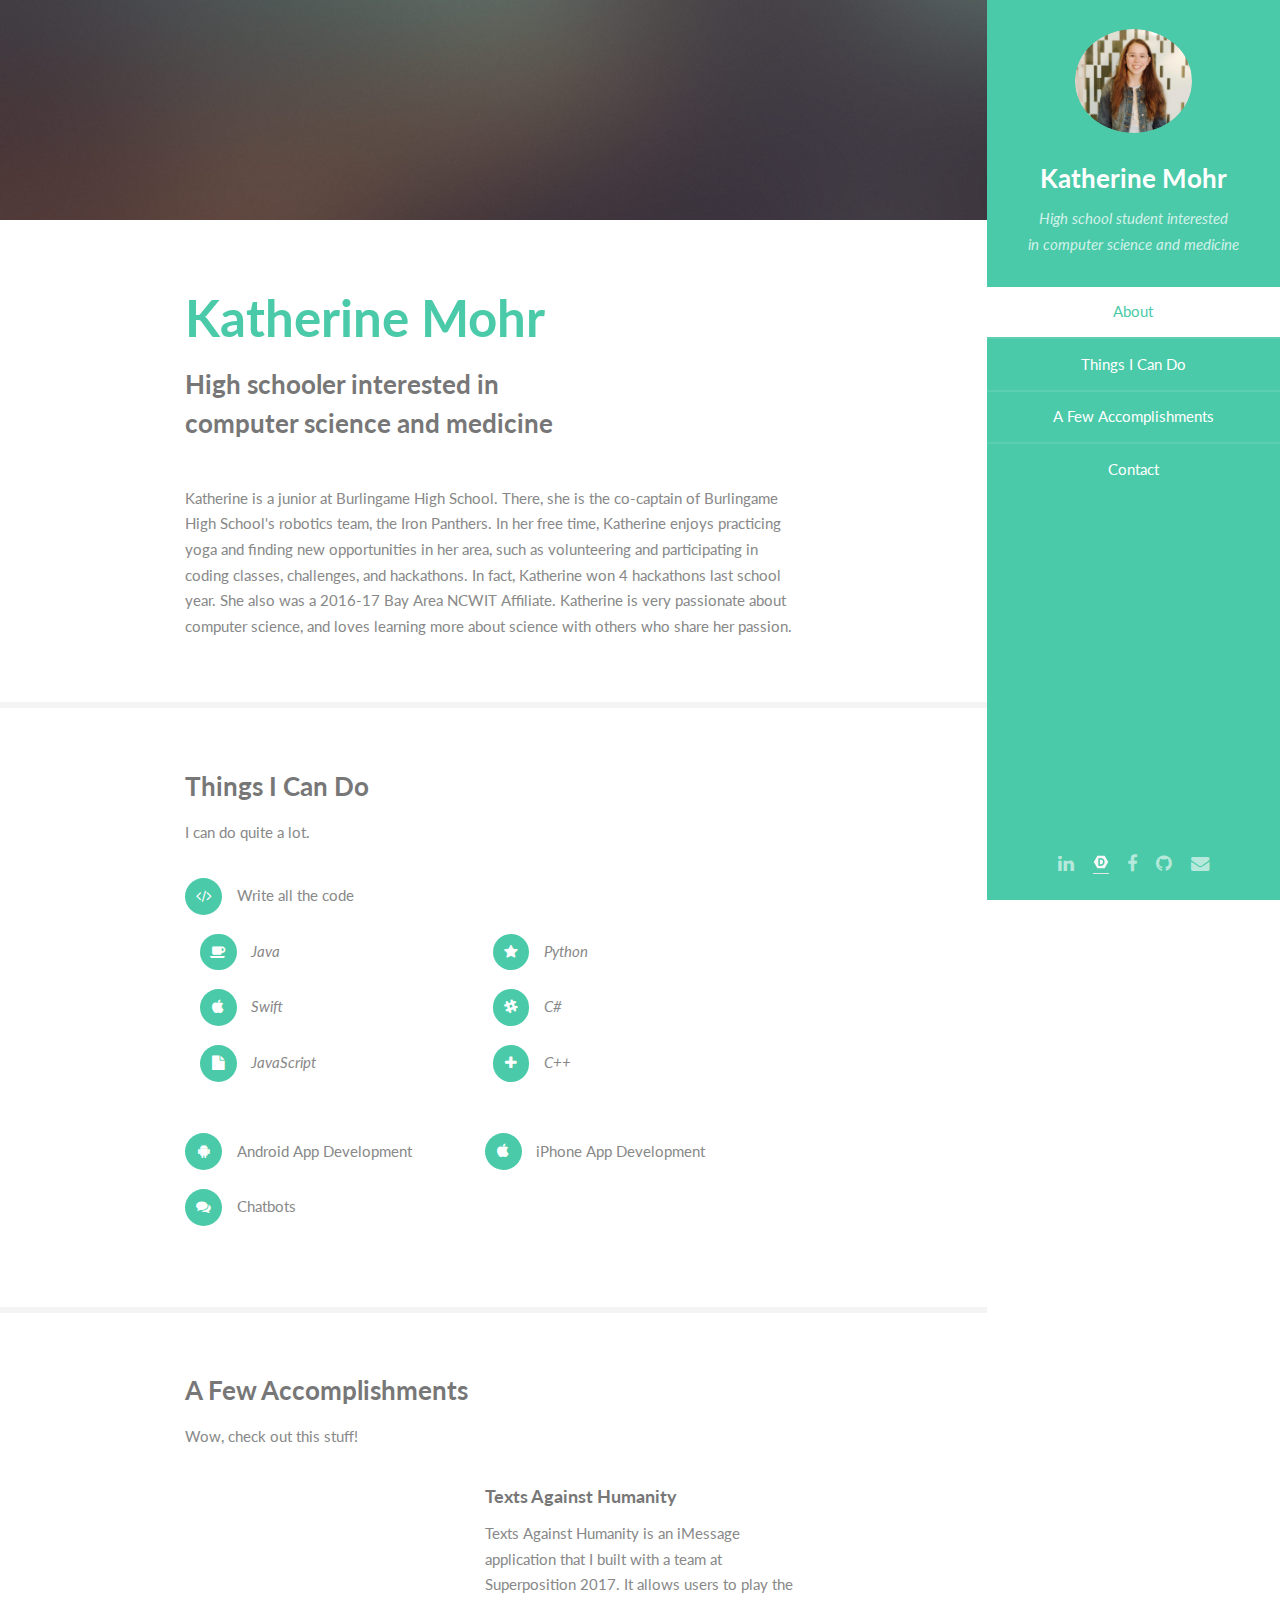
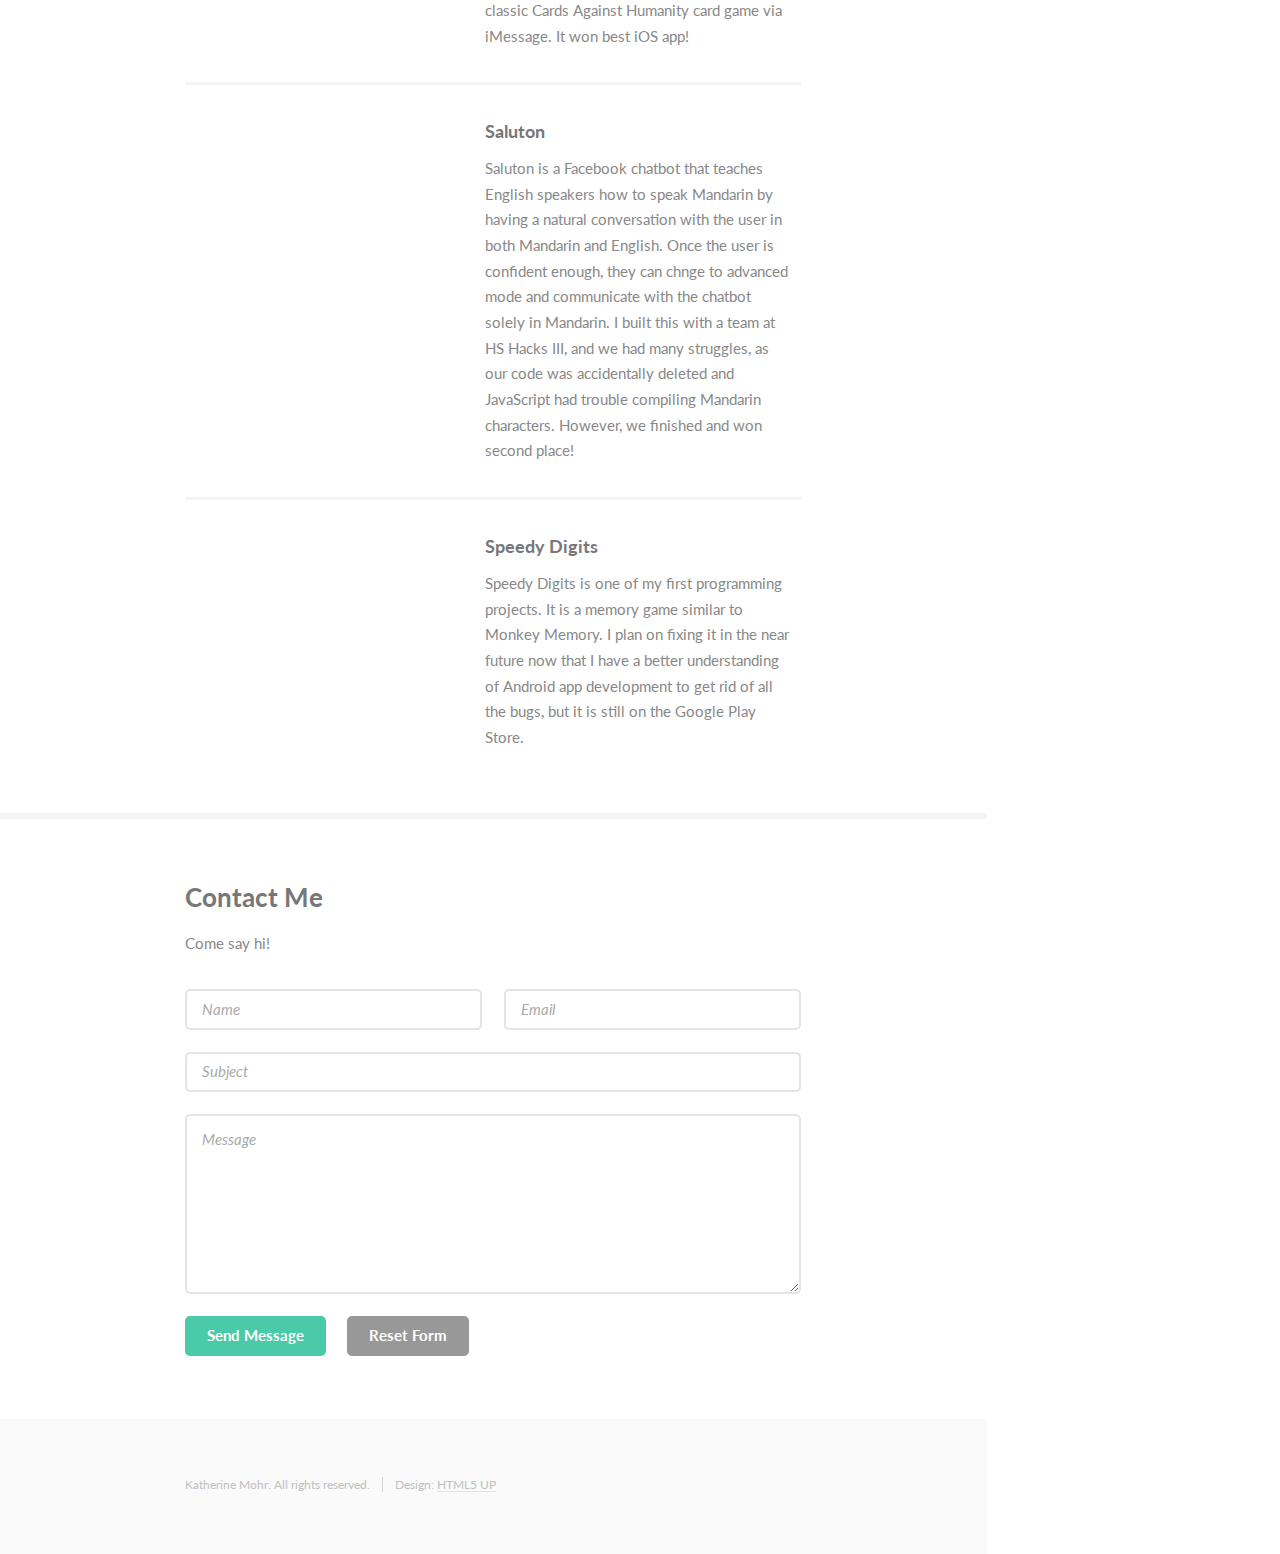
==== commit e48fb5f6: "copyright" ====
--- a/index.html
+++ b/index.html
@@ -494,7 +494,7 @@
 					<section id="footer">
 						<div class="container">
 							<ul class="copyright">
-								<li>&copy; Untitled. All rights reserved.</li><li>Design: <a href="http://html5up.net">HTML5 UP</a></li>
+								<li>Katherine Mohr. All rights reserved.</li><li>Design: <a href="http://html5up.net">HTML5 UP</a></li>
 							</ul>
 						</div>
 					</section>
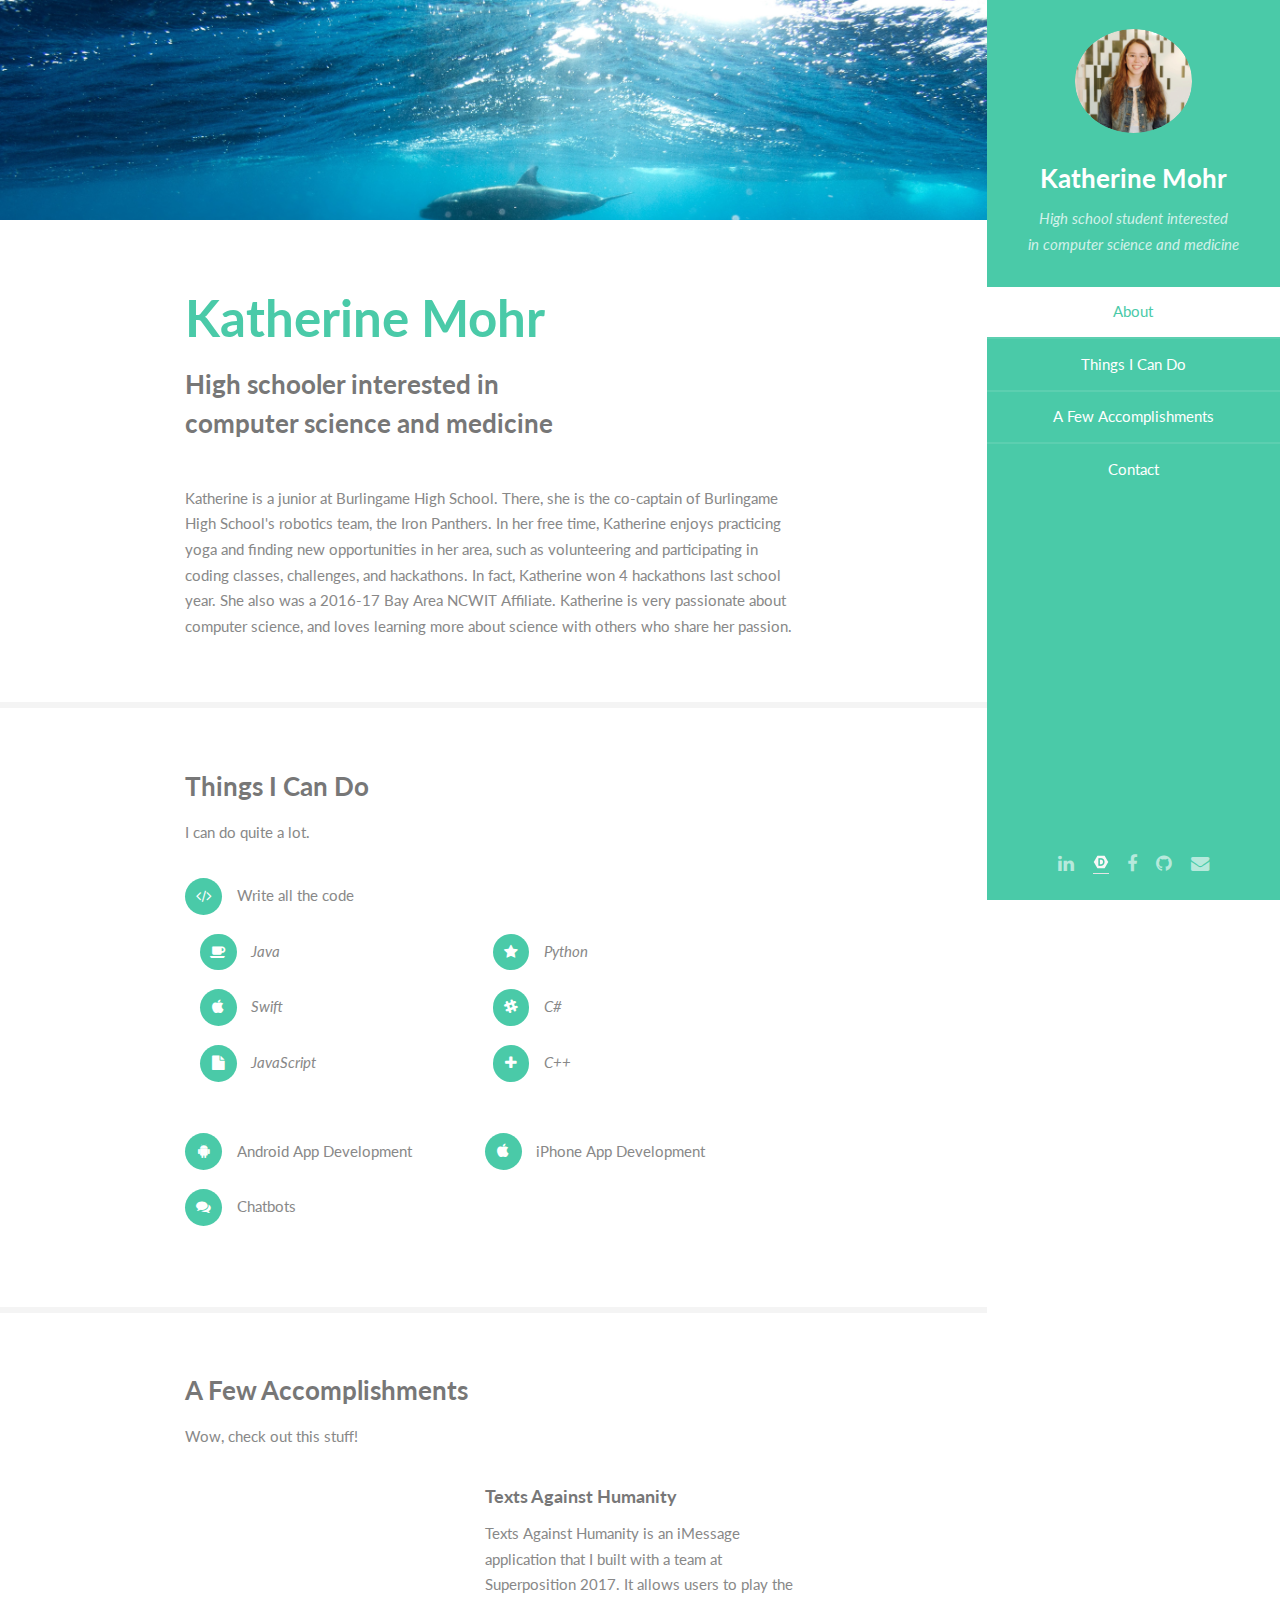
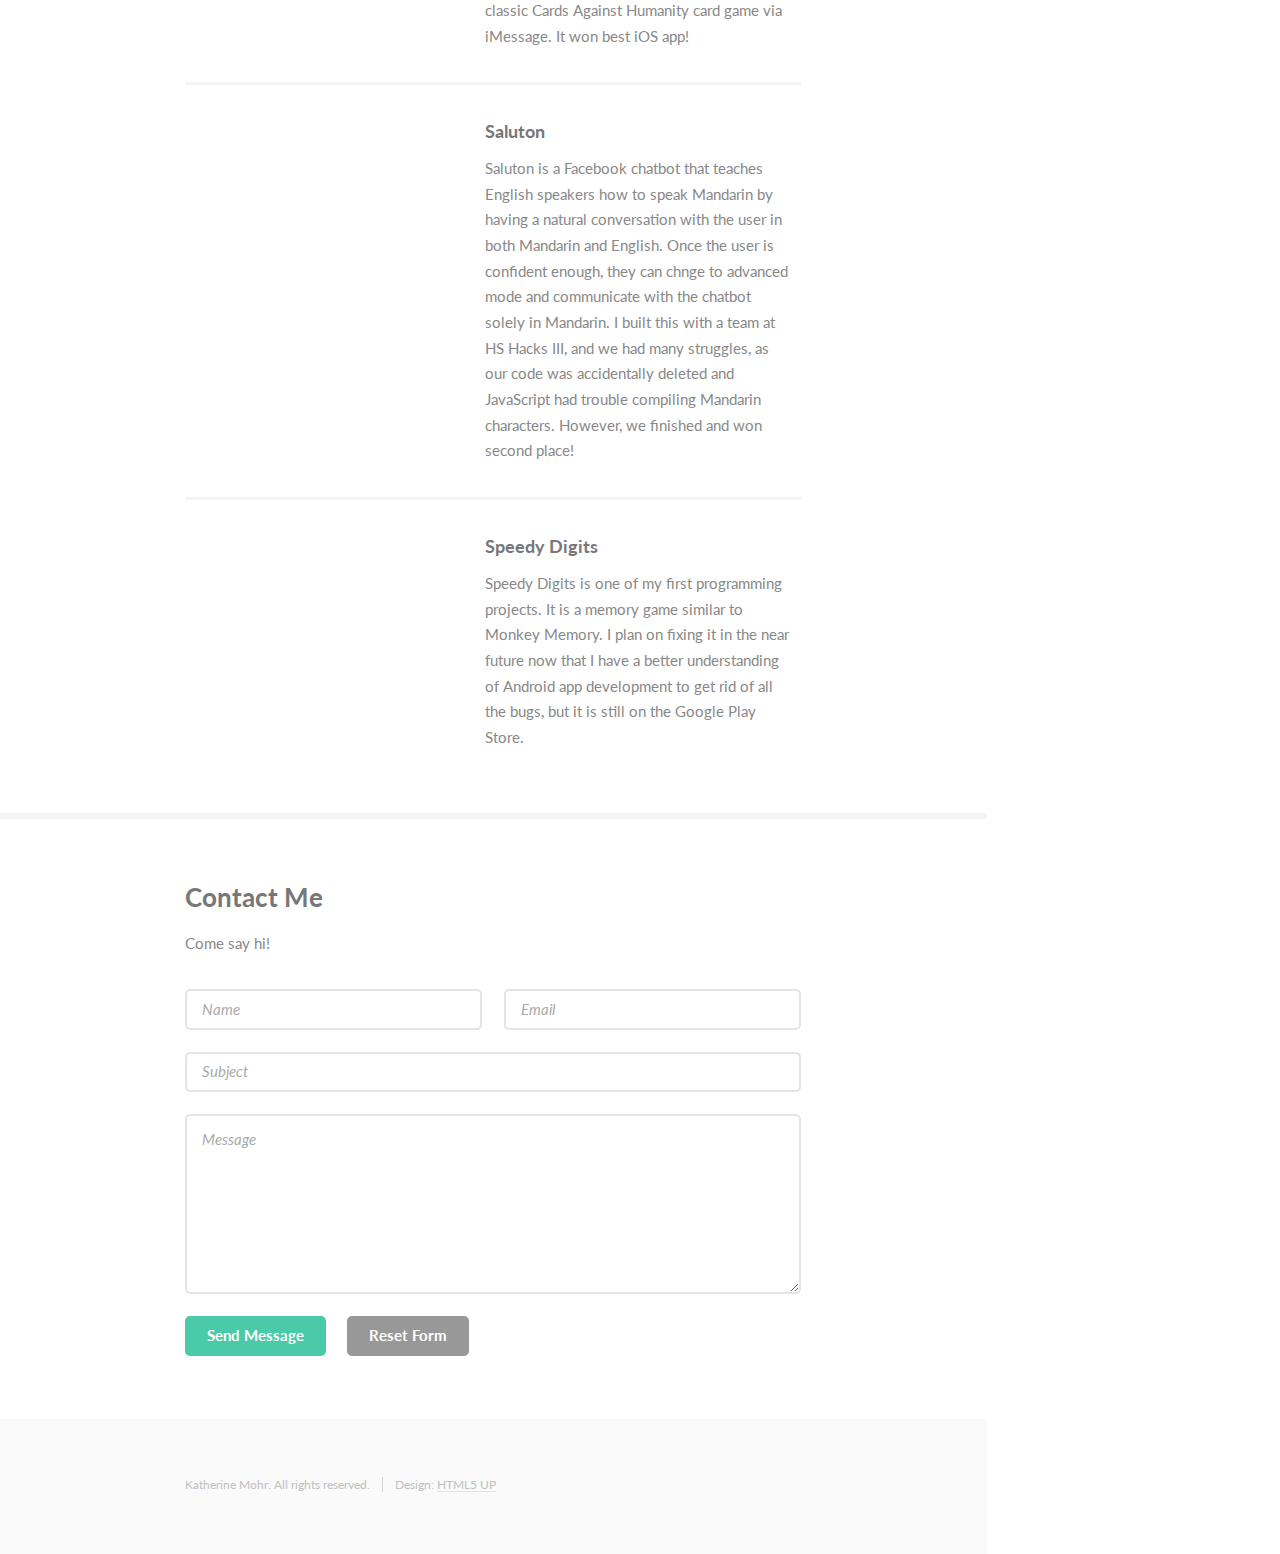
==== commit c3360131: "icon" ====
--- a/index.html
+++ b/index.html
@@ -8,6 +8,7 @@
 	<head>
 		<title>Katherine Mohr</title>
 		<meta charset="utf-8" />
+		 <link rel="shortcut icon" href="assets/img/bitmoji.PNG">
 		<meta name="viewport" content="width=device-width, initial-scale=1" />
 		<!--[if lte IE 8]><script src="assets/js/ie/html5shiv.js"></script><![endif]-->
 		<link rel="stylesheet" href="assets/css/main.css" />
@@ -103,7 +104,7 @@
 											</div>
 										</article>
 										<article>
-											<a href="https://play.google.com/store/apps/details?id=com.mohrapps.speedydigits&hl=en" class="image"><img src="images/img/sdlogo.png" alt="" /></a>
+											<a href="https://play.google.com/store/apps/details?id=com.mohrapps.speedydigits&hl=en" class="image"><img src="/images/img/sdlogo.png" alt="" /></a>
 											<div class="inner">
 												<h4>Speedy Digits</h4>
 												<p>Speedy Digits is one of my first programming projects. It is a memory game similar to Monkey Memory. I plan on fixing it in the near future now that I have a better understanding of Android app development to get rid of all the bugs, but it is still on the Google Play Store.</p>
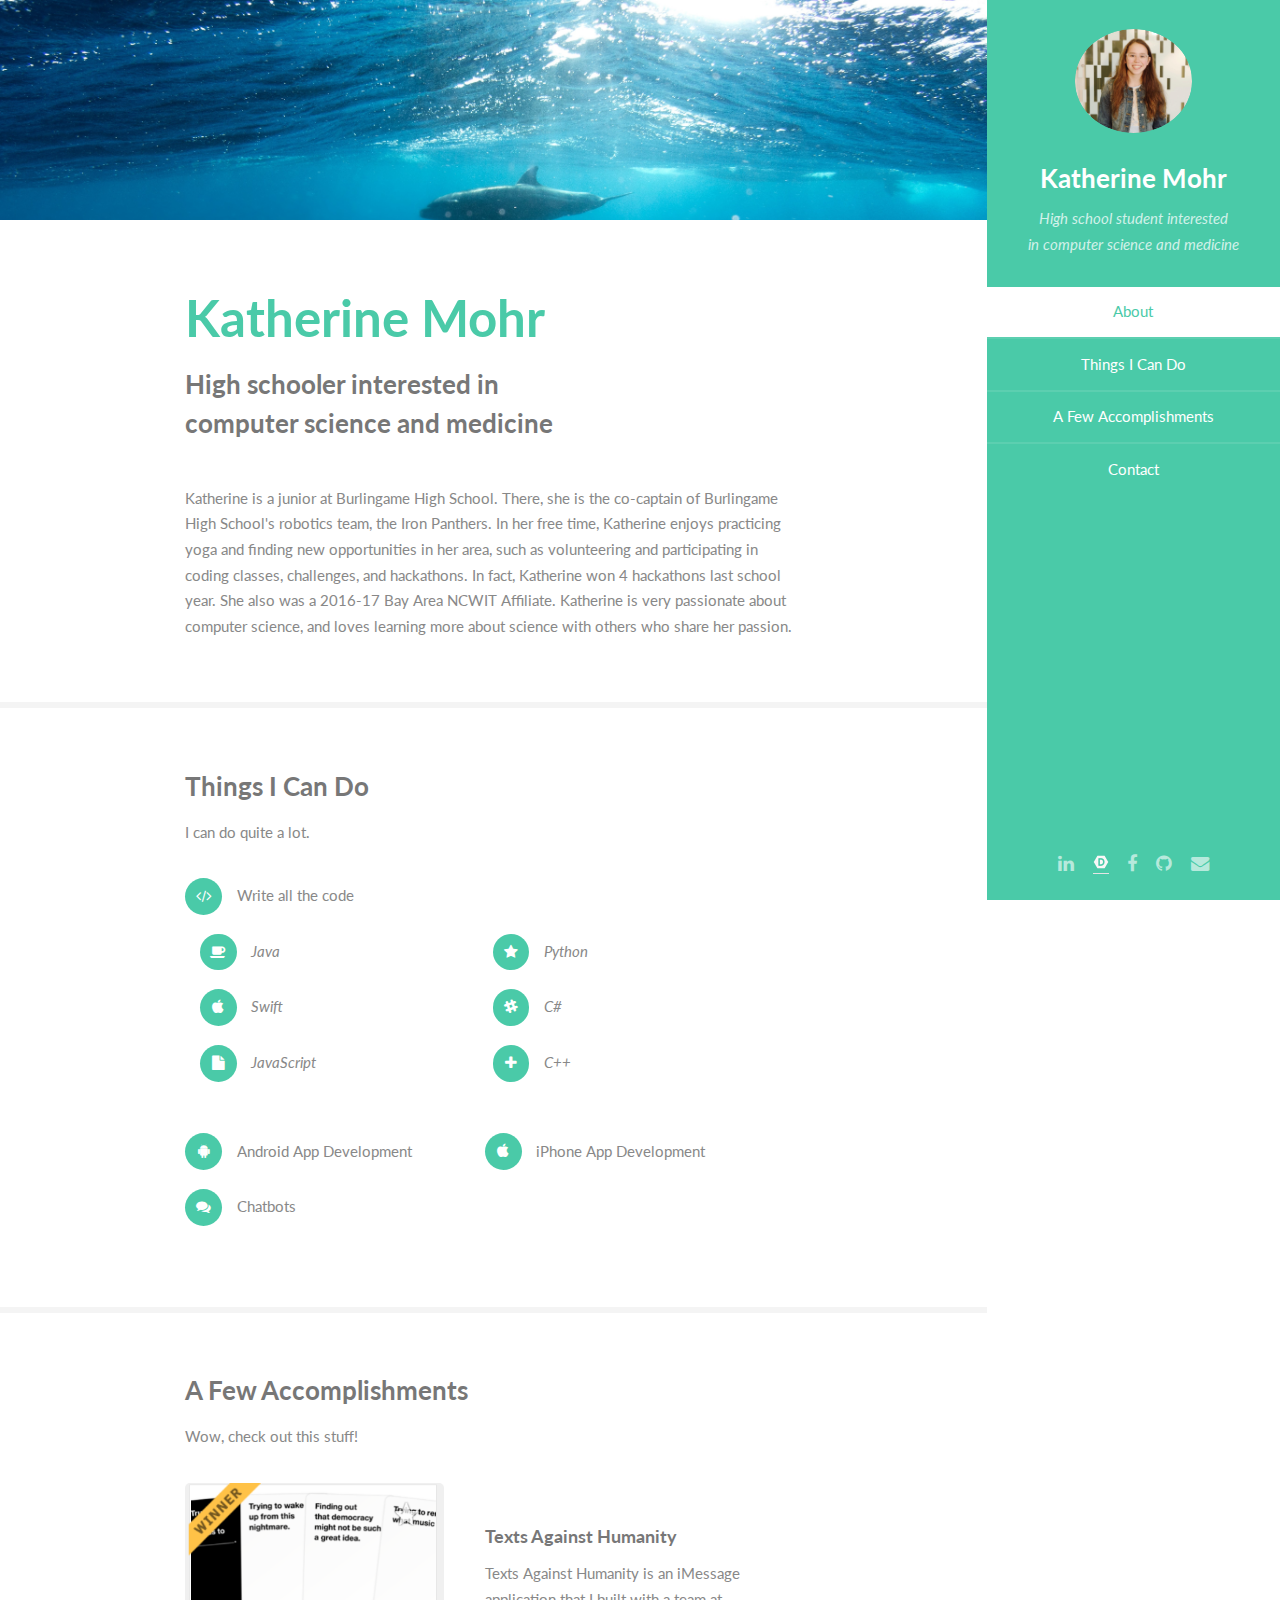
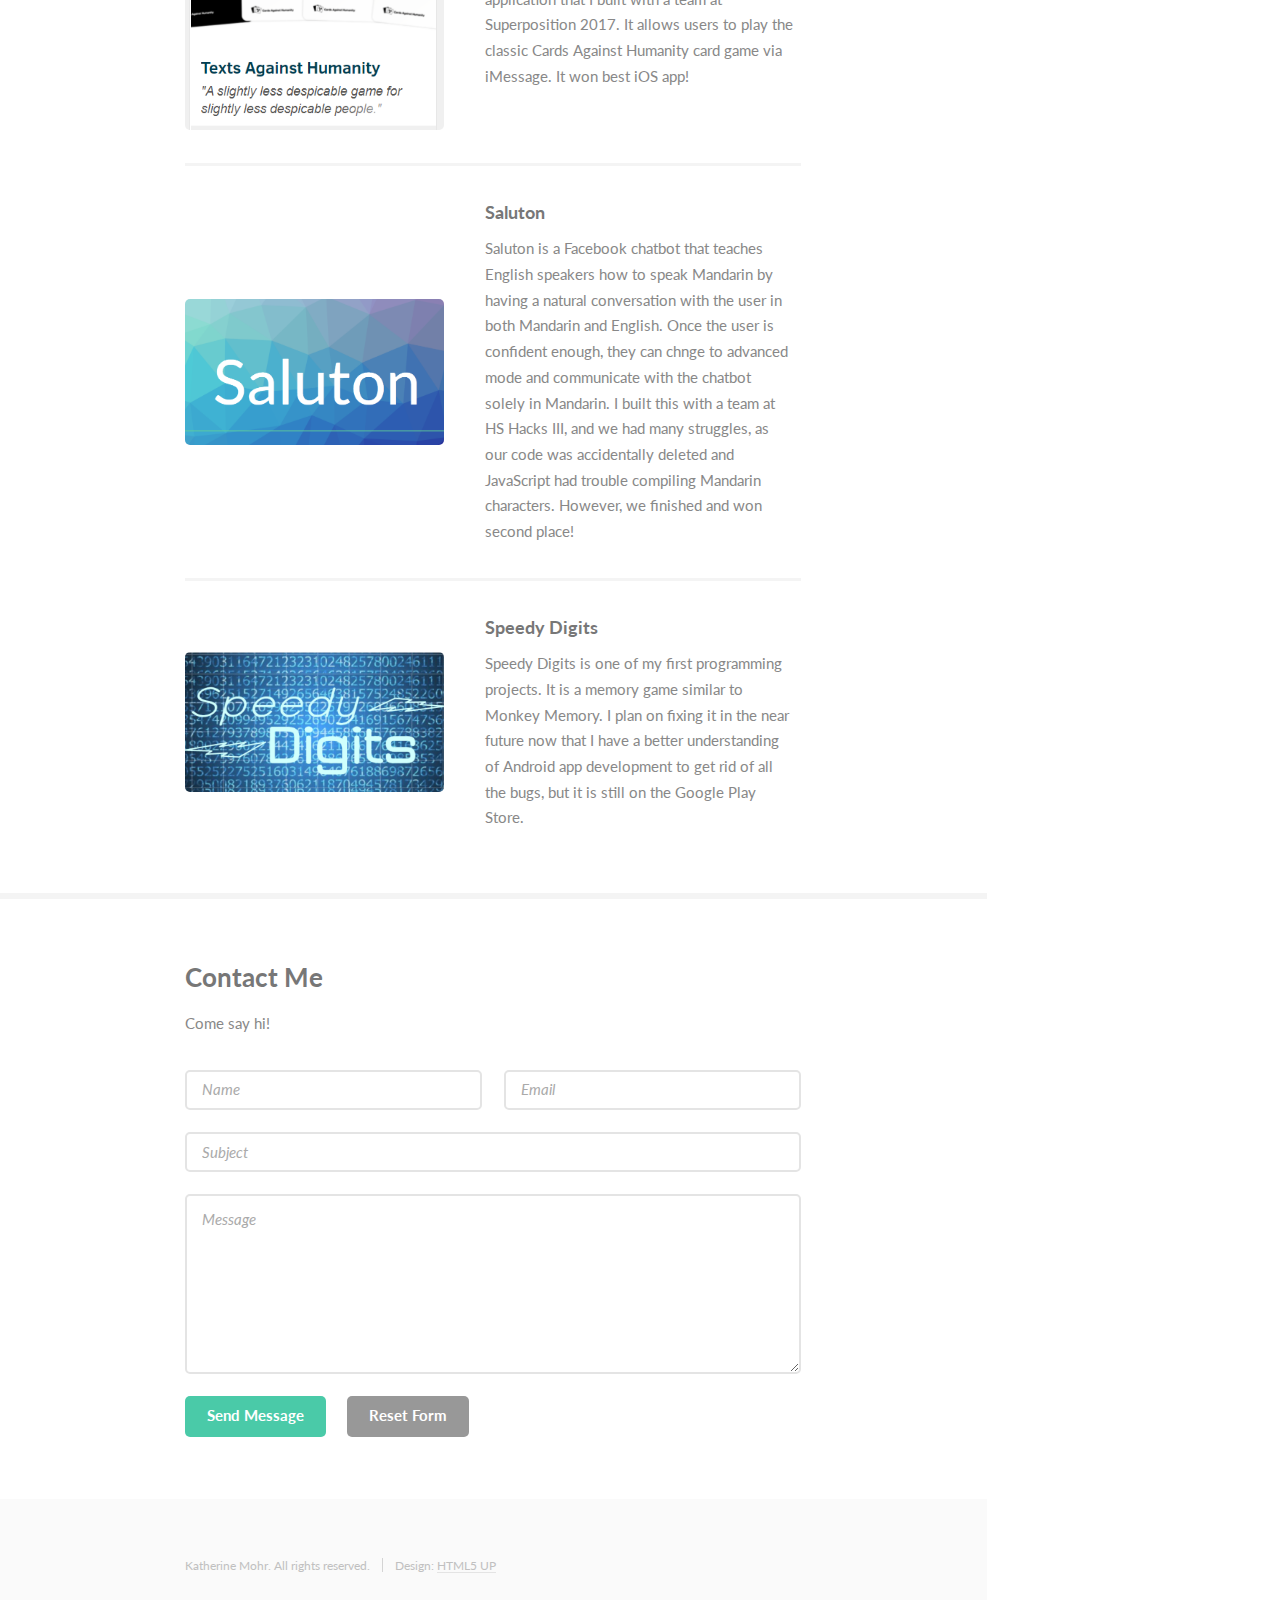
==== commit d167e115: "img" ====
--- a/index.html
+++ b/index.html
@@ -8,7 +8,7 @@
 	<head>
 		<title>Katherine Mohr</title>
 		<meta charset="utf-8" />
-		 <link rel="shortcut icon" href="assets/img/bitmoji.PNG">
+		 <link rel="shortcut icon" href="images/img/bitmoji.PNG">
 		<meta name="viewport" content="width=device-width, initial-scale=1" />
 		<!--[if lte IE 8]><script src="assets/js/ie/html5shiv.js"></script><![endif]-->
 		<link rel="stylesheet" href="assets/css/main.css" />
@@ -90,21 +90,21 @@
 									<p>Wow, check out this stuff!</p>
 									<div class="features">
 										<article>
-											<a href="https://devpost.com/software/texts-against-humanity-hi48uj" class="image"><img src="images/img/tah.png" alt="" /></a>
+											<a href="https://devpost.com/software/texts-against-humanity-hi48uj" class="image"><img src="images/img/tah.PNG" alt="" /></a>
 											<div class="inner">
 												<h4>Texts Against Humanity</h4>
 												<p>Texts Against Humanity is an iMessage application that I built with a team at Superposition 2017. It allows users to play the classic Cards Against Humanity card game via iMessage. It won best iOS app!</p>
 											</div>
 										</article>
 										<article>
-											<a href="https://devpost.com/software/saluton-aiuqjf" class="image"><img src="images/img/saluton.png" alt="" /></a>
+											<a href="https://devpost.com/software/saluton-aiuqjf" class="image"><img src="images/img/saluton.PNG" alt="" /></a>
 											<div class="inner">
 												<h4>Saluton</h4>
 												<p>Saluton is a Facebook chatbot that teaches English speakers how to speak Mandarin by having a natural conversation with the user in both Mandarin and English. Once the user is confident enough, they can chnge to advanced mode and communicate with the chatbot solely in Mandarin. I built this with a team at HS Hacks III, and we had many struggles, as our code was accidentally deleted and JavaScript had trouble compiling Mandarin characters. However, we finished and won second place!</p>
 											</div>
 										</article>
 										<article>
-											<a href="https://play.google.com/store/apps/details?id=com.mohrapps.speedydigits&hl=en" class="image"><img src="/images/img/sdlogo.png" alt="" /></a>
+											<a href="https://play.google.com/store/apps/details?id=com.mohrapps.speedydigits&hl=en" class="image"><img src="images/img/sdlogo.PNG" alt="" /></a>
 											<div class="inner">
 												<h4>Speedy Digits</h4>
 												<p>Speedy Digits is one of my first programming projects. It is a memory game similar to Monkey Memory. I plan on fixing it in the near future now that I have a better understanding of Android app development to get rid of all the bugs, but it is still on the Google Play Store.</p>
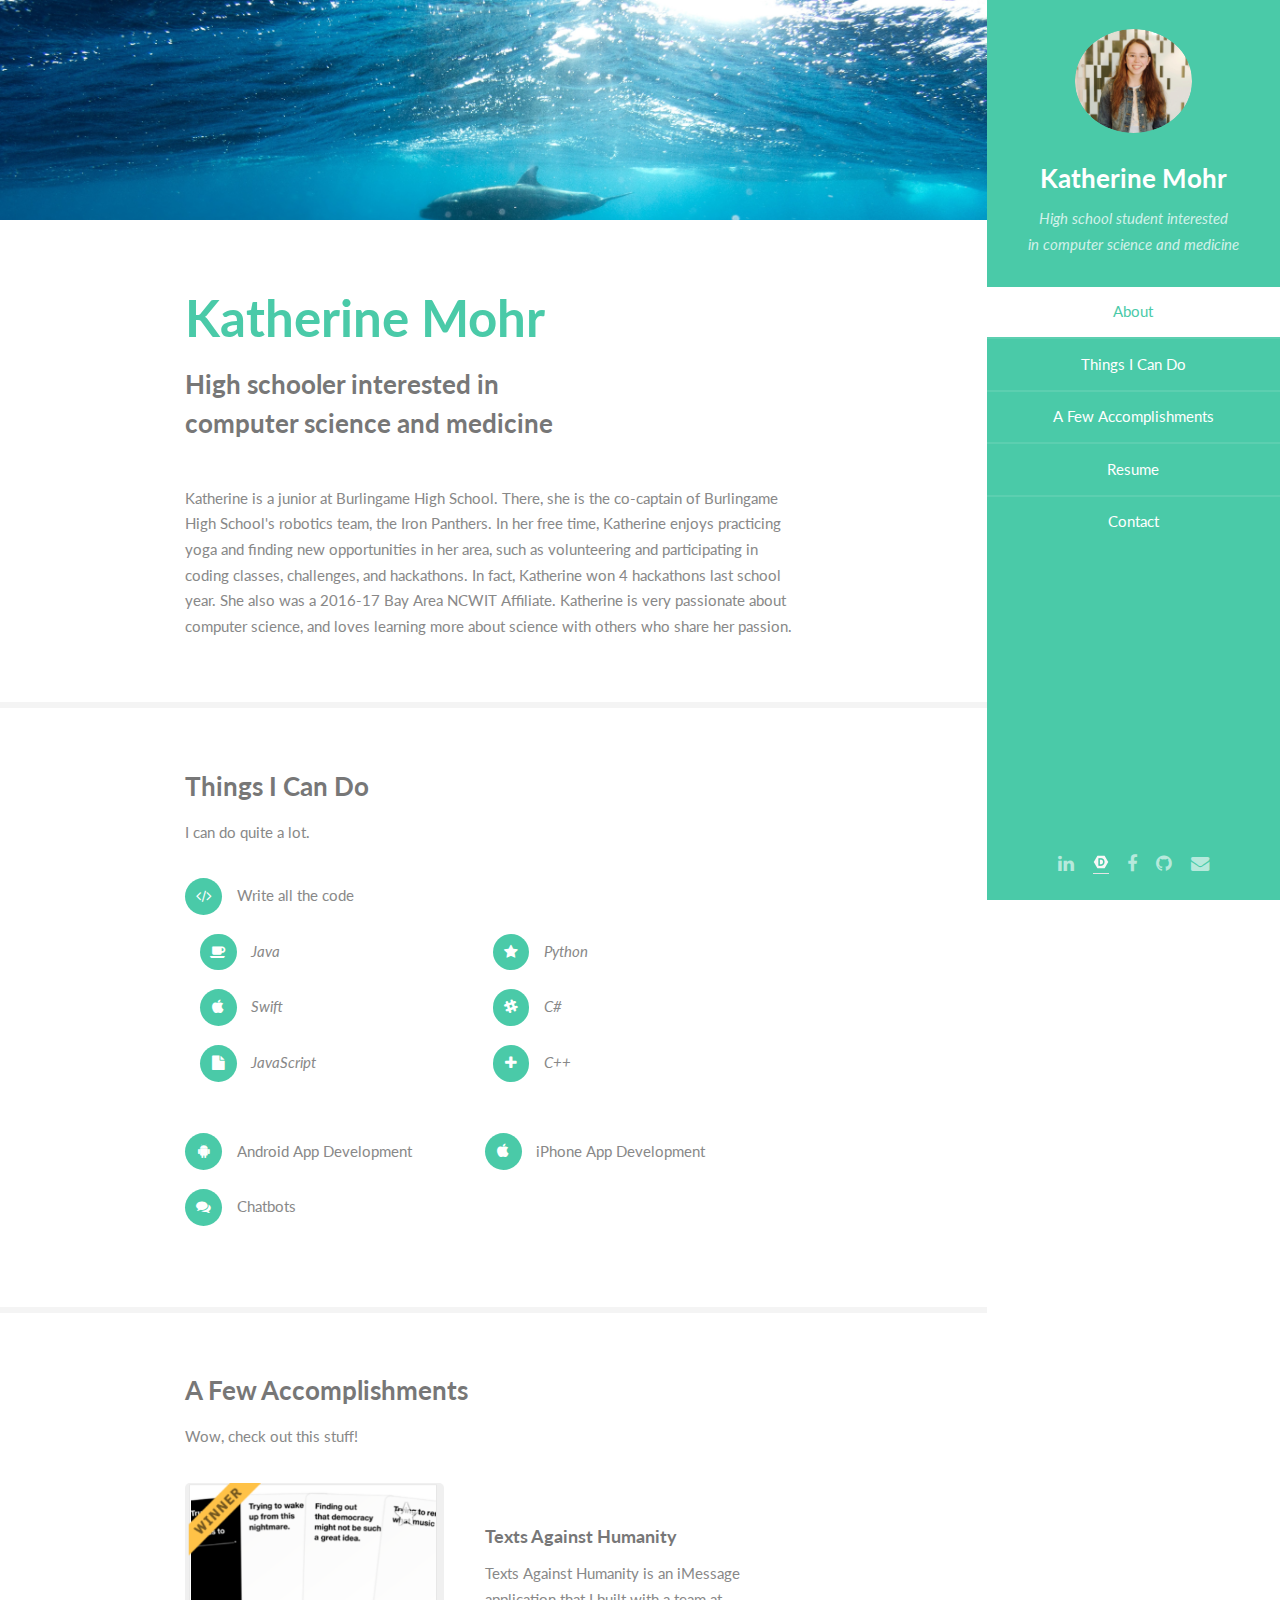
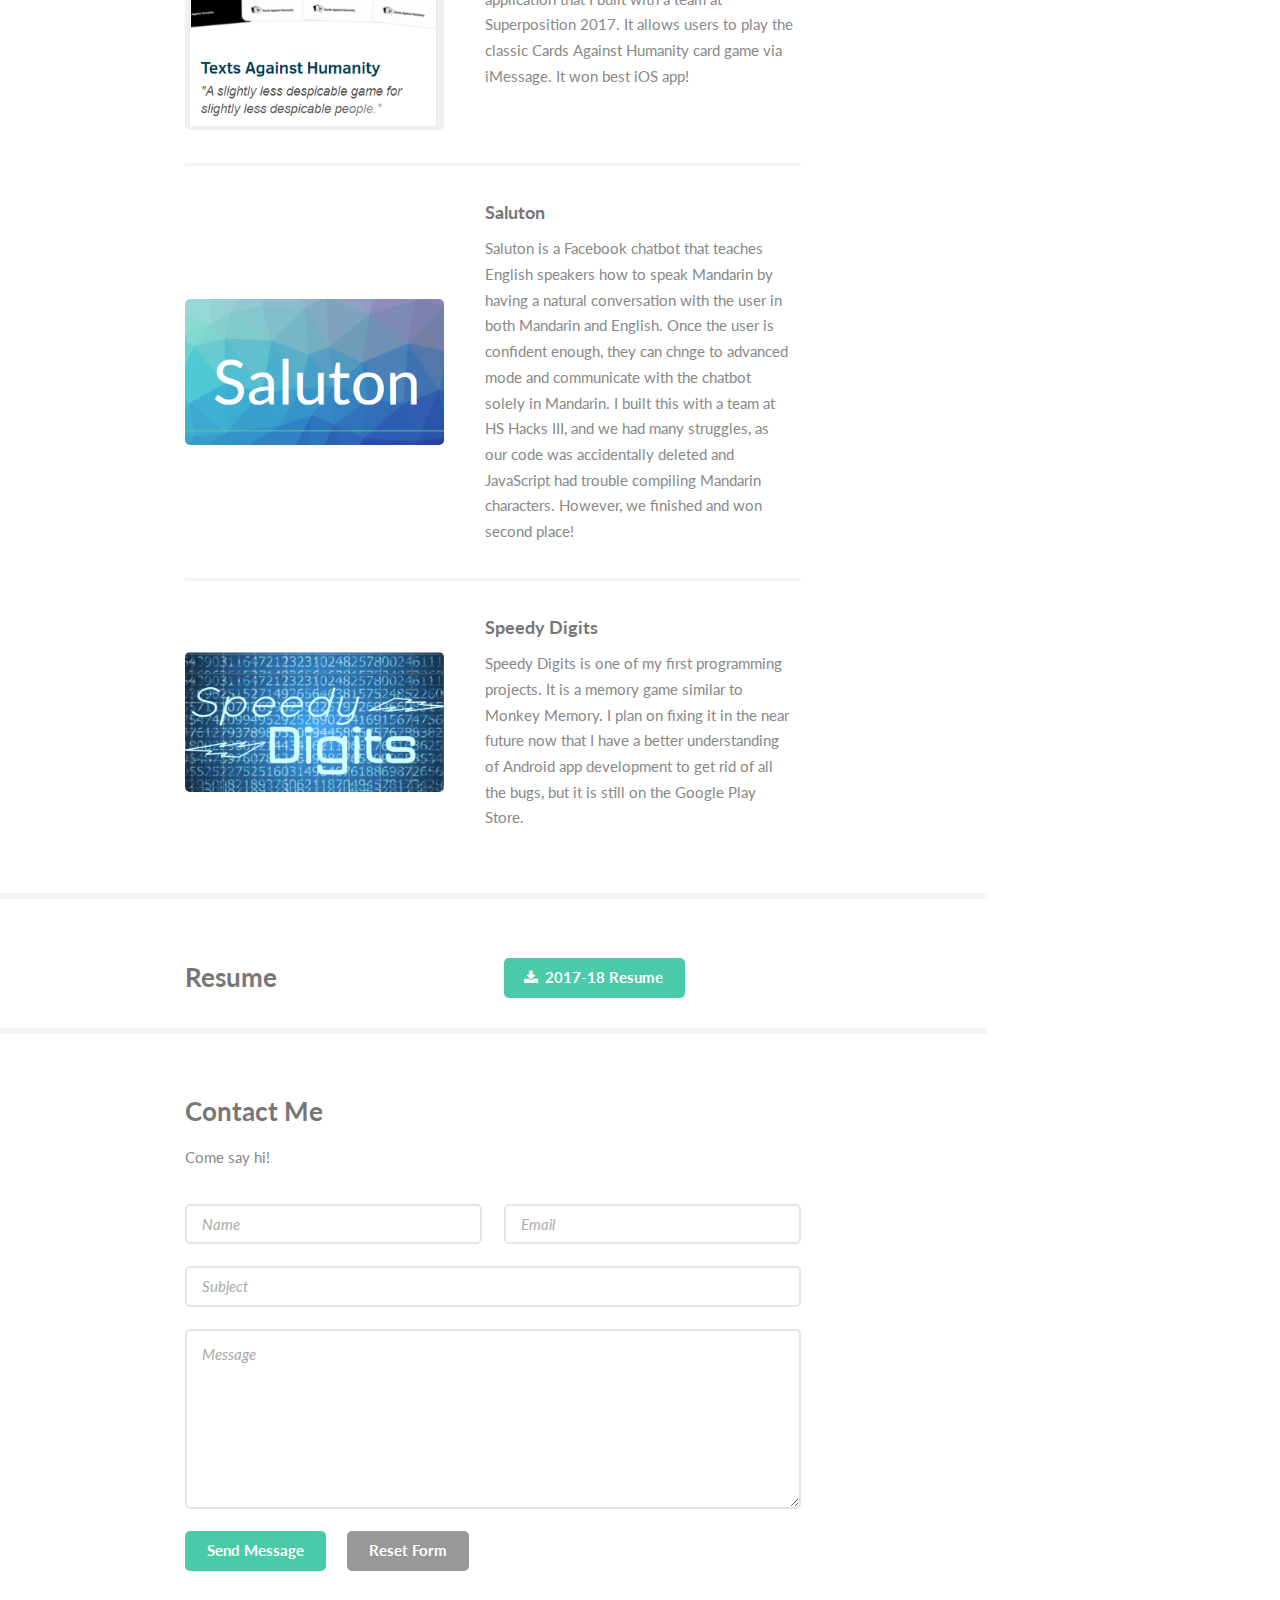
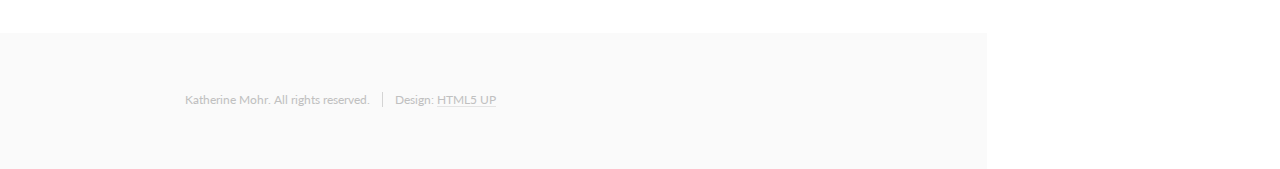
==== commit 549bd04e: "resume added" ====
--- a/index.html
+++ b/index.html
@@ -29,7 +29,8 @@
 						<li><a href="#one" class="active">About</a></li>
 						<li><a href="#two">Things I Can Do</a></li>
 						<li><a href="#three">A Few Accomplishments</a></li>
-						<li><a href="#four">Contact</a></li>
+						<li><a href="#four">Resume</a></li>
+						<li><a href="#five">Contact</a></li>
 					</ul>
 				</nav>
 				<footer>
@@ -115,7 +116,24 @@
 							</section>
 
 						<!-- Four -->
-							<section id="four">
+						<section id="four">
+								<div class="container">
+								<div class="row uniform">
+
+									<div class="6u 12u(xsmall)">
+										<h3>Resume</h3>
+									</div>
+									<div class="6u 12u(xsmall)">
+										<a href="Resume.pdf.pdf" class="button special icon fa-download">2017-18 Resume</a>
+									</div>
+								</div>
+								</div>
+							</section>
+
+							
+
+						<!-- Five -->
+						<section id="five">
 								<div class="container">
 									<h3>Contact Me</h3>
 									<p>Come say hi!</p>
@@ -141,8 +159,6 @@
 									</form>
 								</div>
 							</section>
-
-						<!-- Five -->
 						<!--
 							<section id="five">
 								<div class="container">
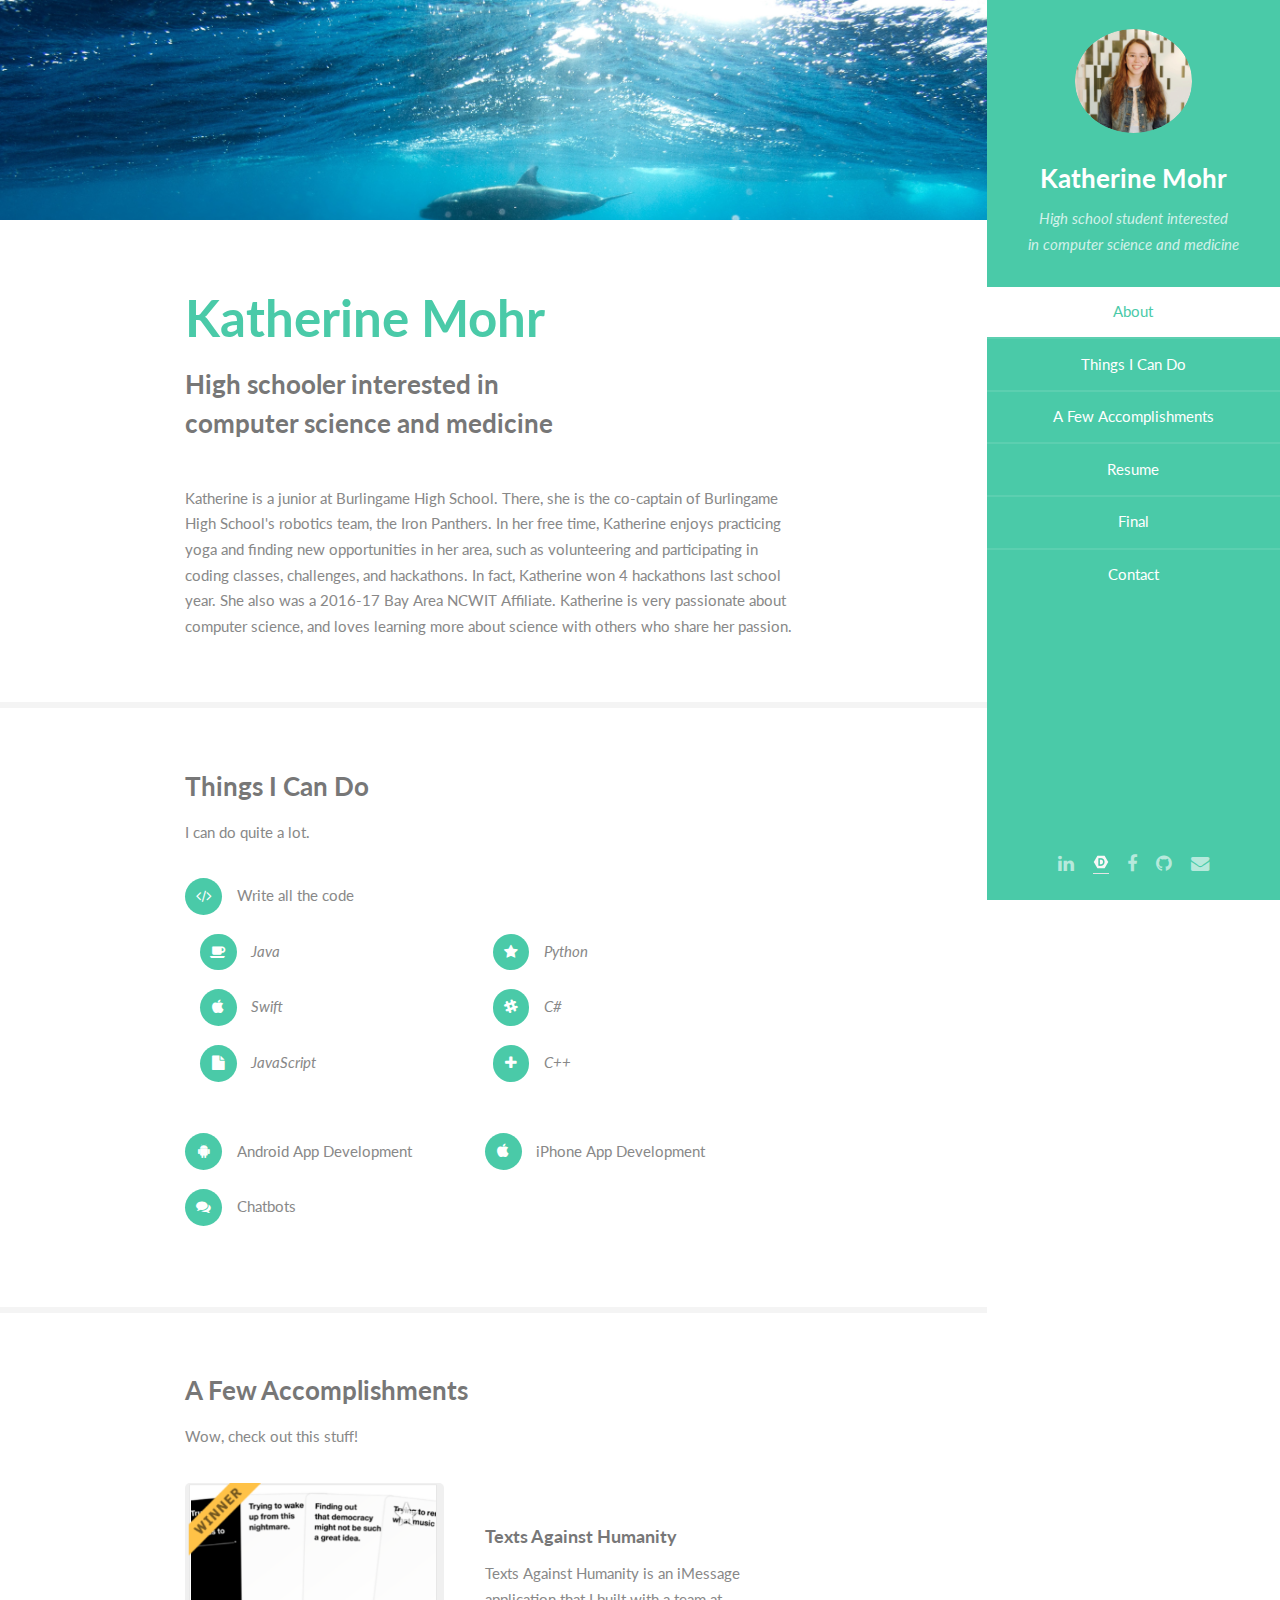
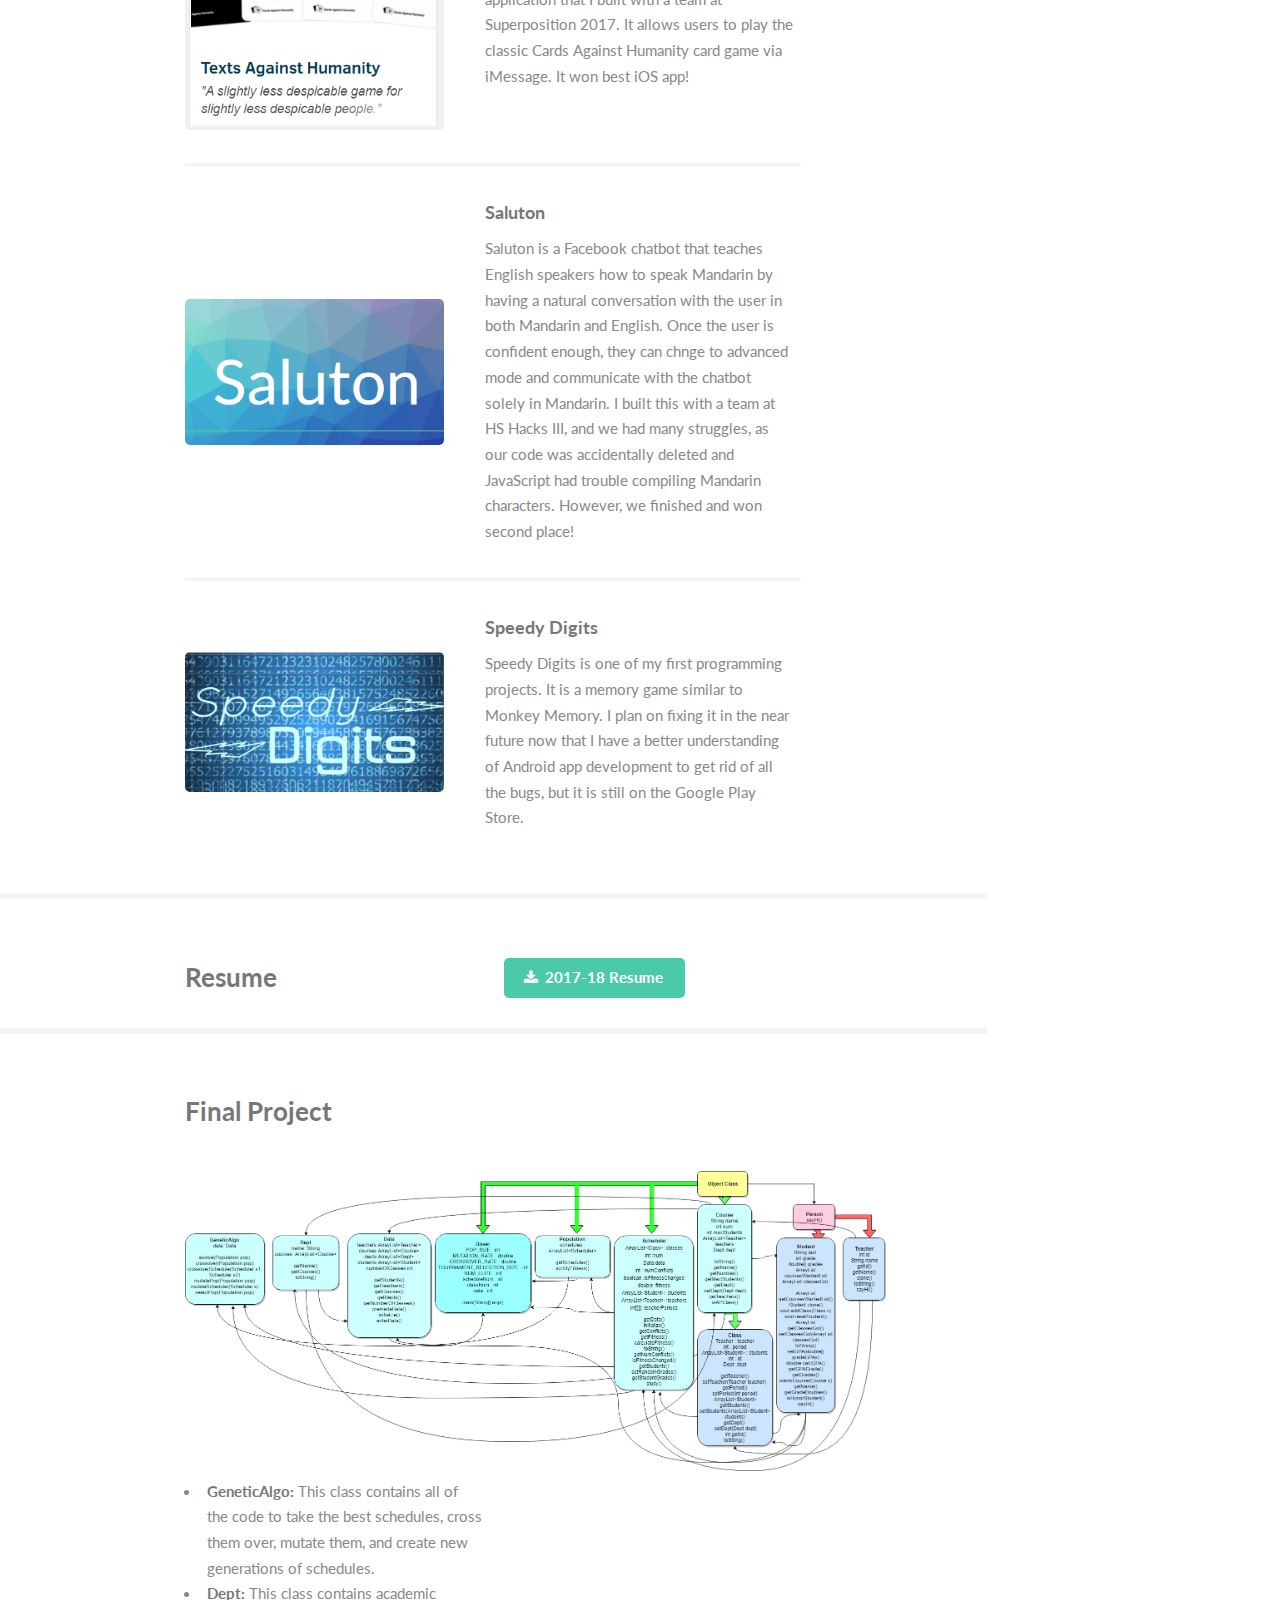
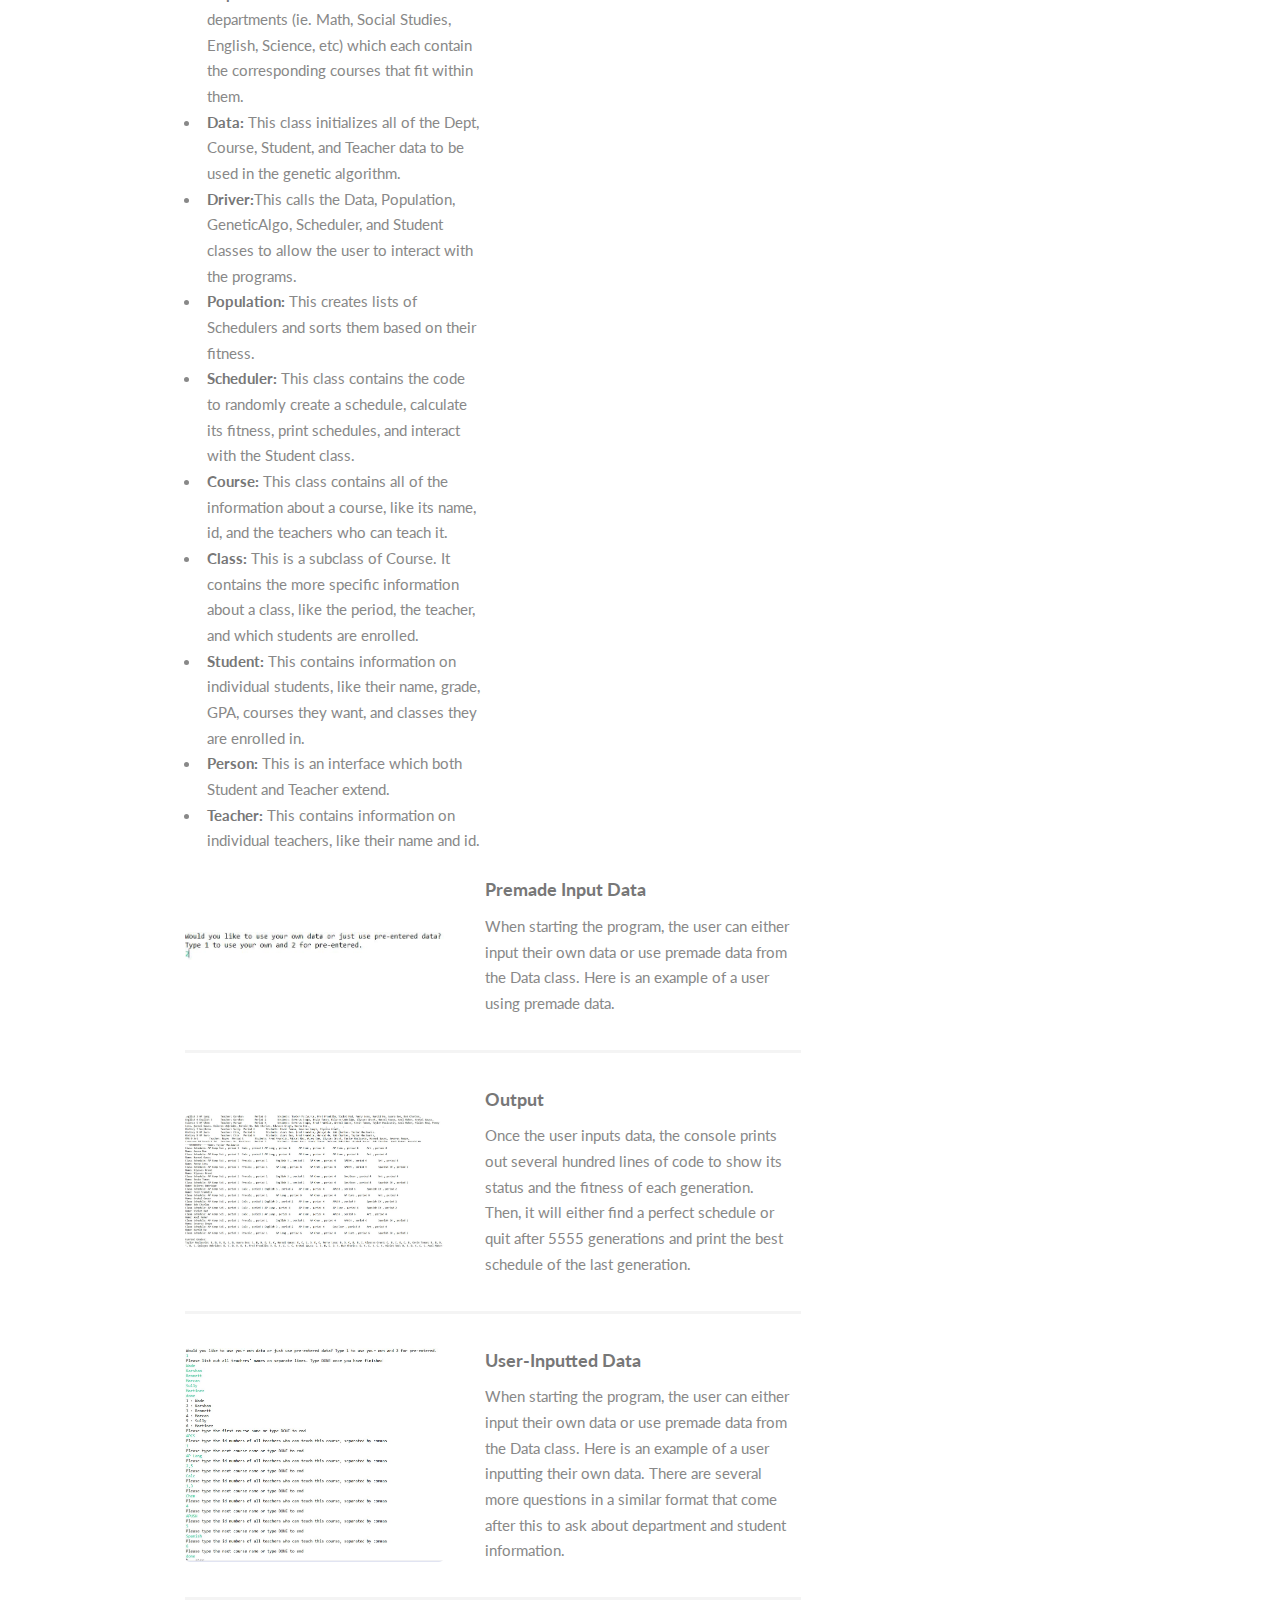
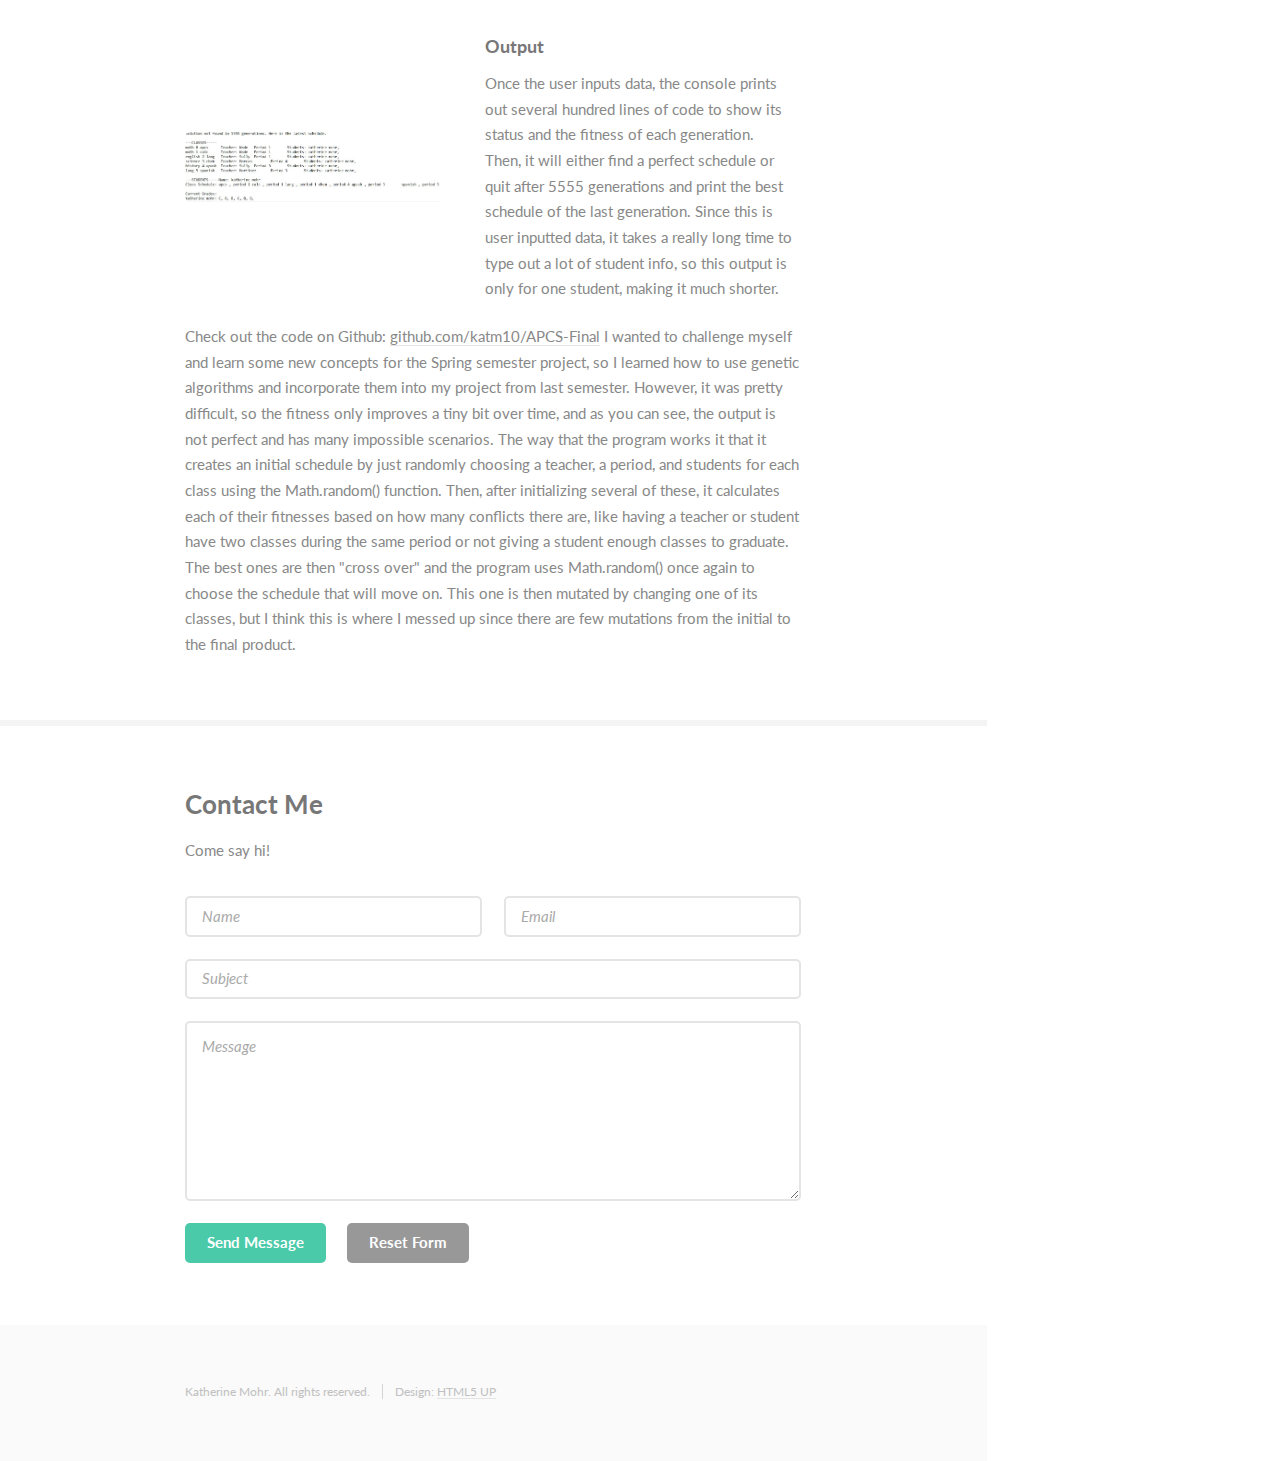
==== commit 44ed191f: "final" ====
--- a/index.html
+++ b/index.html
@@ -30,7 +30,8 @@
 						<li><a href="#two">Things I Can Do</a></li>
 						<li><a href="#three">A Few Accomplishments</a></li>
 						<li><a href="#four">Resume</a></li>
-						<li><a href="#five">Contact</a></li>
+						<li><a href="#five">Final</a></li>
+						<li><a href="#six">Contact</a></li>
 					</ul>
 				</nav>
 				<footer>
@@ -124,16 +125,72 @@
 										<h3>Resume</h3>
 									</div>
 									<div class="6u 12u(xsmall)">
-										<a href="Resume.pdf.pdf" class="button special icon fa-download">2017-18 Resume</a>
+										<a href="Resume.pdf.pdf" class="button special icon fa-download">2017-18 Resume</a> 
 									</div>
 								</div>
 								</div>
 							</section>
 
-							
+						<!-- five -->
+						<section id="five">
+								<div class="container">
+								<div class="row uniform">
+
+									<div class="6u 12u(xsmall)">
+										<h3>Final Project</h3>
+										<br>
+										<a href="https://katm10.github.io/images/APCSFinal.png" class="image"><img src="images/APCSFinal.png" height="300" alt="" /></a>
+										<ul>
+											<li><b>GeneticAlgo:</b> This class contains all of the code to take the best schedules, cross them over, mutate them, and create new generations of schedules.</li>
+											<li><b>Dept:</b> This class contains academic departments (ie. Math, Social Studies, English, Science, etc) which each contain the corresponding courses that fit within them.</li>
+											<li><b>Data:</b> This class initializes all of the Dept, Course, Student, and Teacher data to be used in the genetic algorithm.</li>
+											<li><b>Driver:</b>This calls the Data, Population, GeneticAlgo, Scheduler, and Student classes to allow the user to interact with the programs.</li>
+											<li><b>Population:</b> This creates lists of Schedulers and sorts them based on their fitness.</li>
+											<li><b>Scheduler:</b> This class contains the code to randomly create a schedule, calculate its fitness, print schedules, and interact with the Student class.</li>
+											<li><b>Course:</b> This class contains all of the information about a course, like its name, id, and the teachers who can teach it.</li>
+											<li><b>Class:</b> This is a subclass of Course. It contains the more specific information about a class, like the period, the teacher, and which students are enrolled.</li>
+											<li><b>Student:</b> This contains information on individual students, like their name, grade, GPA, courses they want, and classes they are enrolled in.</li>
+											<li><b>Person:</b> This is an interface which both Student and Teacher extend.</li>
+											<li><b>Teacher:</b> This contains information on individual teachers, like their name and id.</li>
+										</ul>
+									</div>
+									<div class="features">
+										<article>
+											<a href="https://katm10.github.io/images/input1.JPG" class="image"><img src="images/input1.JPG" alt="" /></a>
+											<div class="inner">
+												<h4>Premade Input Data</h4>
+												<p>When starting the program, the user can either input their own data or use premade data from the Data class. Here is an example of a user using premade data.</p>
+											</div>
+										</article>
+										<article>
+											<a href="https://katm10.github.io/images/output1.JPG" class="image"><img src="images/output1.JPG" alt="" /></a>
+											<div class="inner">
+												<h4>Output</h4>
+												<p>Once the user inputs data, the console prints out several hundred lines of code to show its status and the fitness of each generation. Then, it will either find a perfect schedule or quit after 5555 generations and print the best schedule of the last generation.</p>
+											</div>
+										</article>
+										<article>
+											<a href="https://katm10.github.io/images/input2.JPG" class="image"><img src="images/input2.JPG" alt="" /></a>
+											<div class="inner">
+												<h4>User-Inputted Data</h4>
+												<p>When starting the program, the user can either input their own data or use premade data from the Data class. Here is an example of a user inputting their own data. There are several more questions in a similar format that come after this to ask about department and student information.</p>
+											</div>
+										</article>
+										<article>
+											<a href="https://katm10.github.io/images/output2.JPG" class="image"><img src="images/output2.JPG" alt="" /></a>
+											<div class="inner">
+												<h4>Output</h4>
+												<p>Once the user inputs data, the console prints out several hundred lines of code to show its status and the fitness of each generation. Then, it will either find a perfect schedule or quit after 5555 generations and print the best schedule of the last generation. Since this is user inputted data, it takes a really long time to type out a lot of student info, so this output is only for one student, making it much shorter.</p>
+											</div>
+										</article>
+									</div>
+									<p>Check out the code on Github: <a href="https://github.com/katm10/APCS-Final">github.com/katm10/APCS-Final</a> I wanted to challenge myself and learn some new concepts for the Spring semester project, so I learned how to use genetic algorithms and incorporate them into my project from last semester. However, it was pretty difficult, so the fitness only improves a tiny bit over time, and as you can see, the output is not perfect and has many impossible scenarios. The way that the program works it that it creates an initial schedule by just randomly choosing a teacher, a period, and students for each class using the Math.random() function. Then, after initializing several of these, it calculates each of their fitnesses based on how many conflicts there are, like having a teacher or student have two classes during the same period or not giving a student enough classes to graduate. The best ones are then "cross over" and the program uses Math.random() once again to choose the schedule that will move on. This one is then mutated by changing one of its classes, but I think this is where I messed up since there are few mutations from the initial to the final product. </p>
+								</div>
+								</div>
+							</section>	
 
 						<!-- Five -->
-						<section id="five">
+						<section id="six">
 								<div class="container">
 									<h3>Contact Me</h3>
 									<p>Come say hi!</p>
